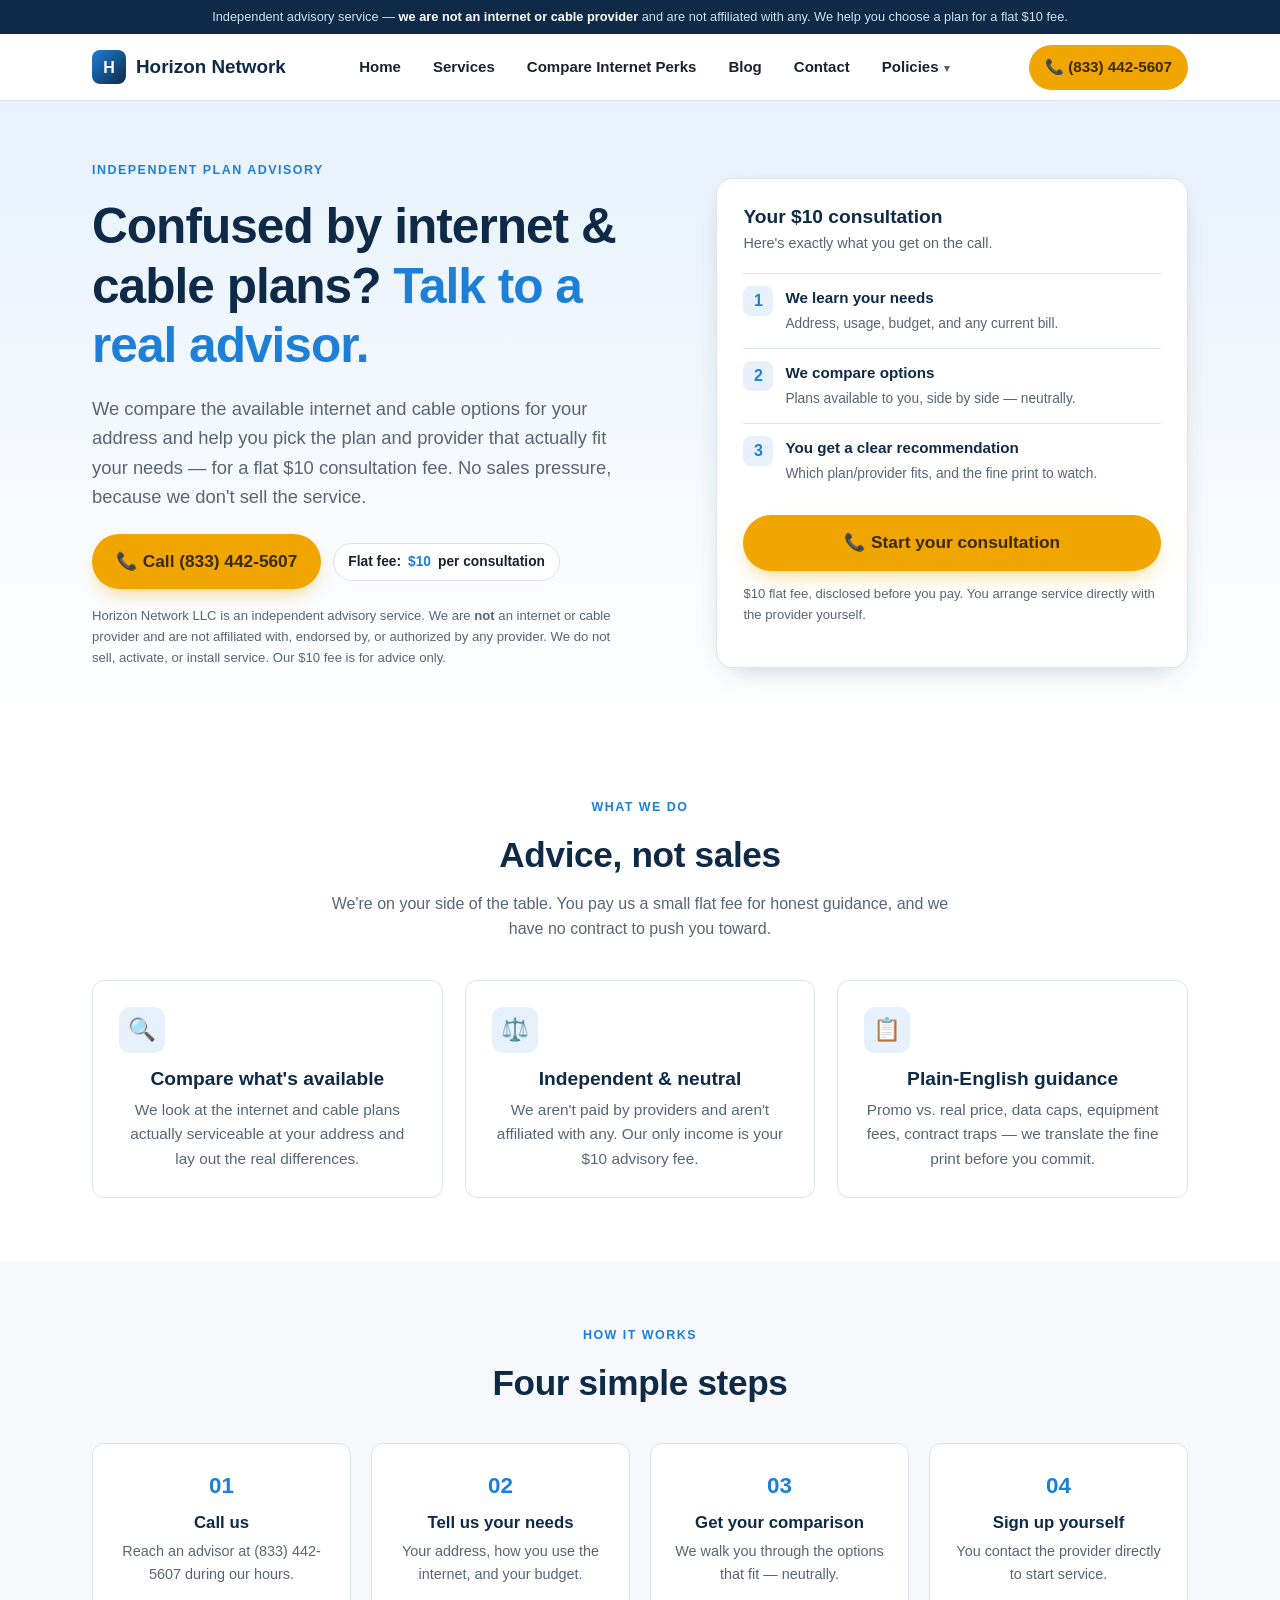
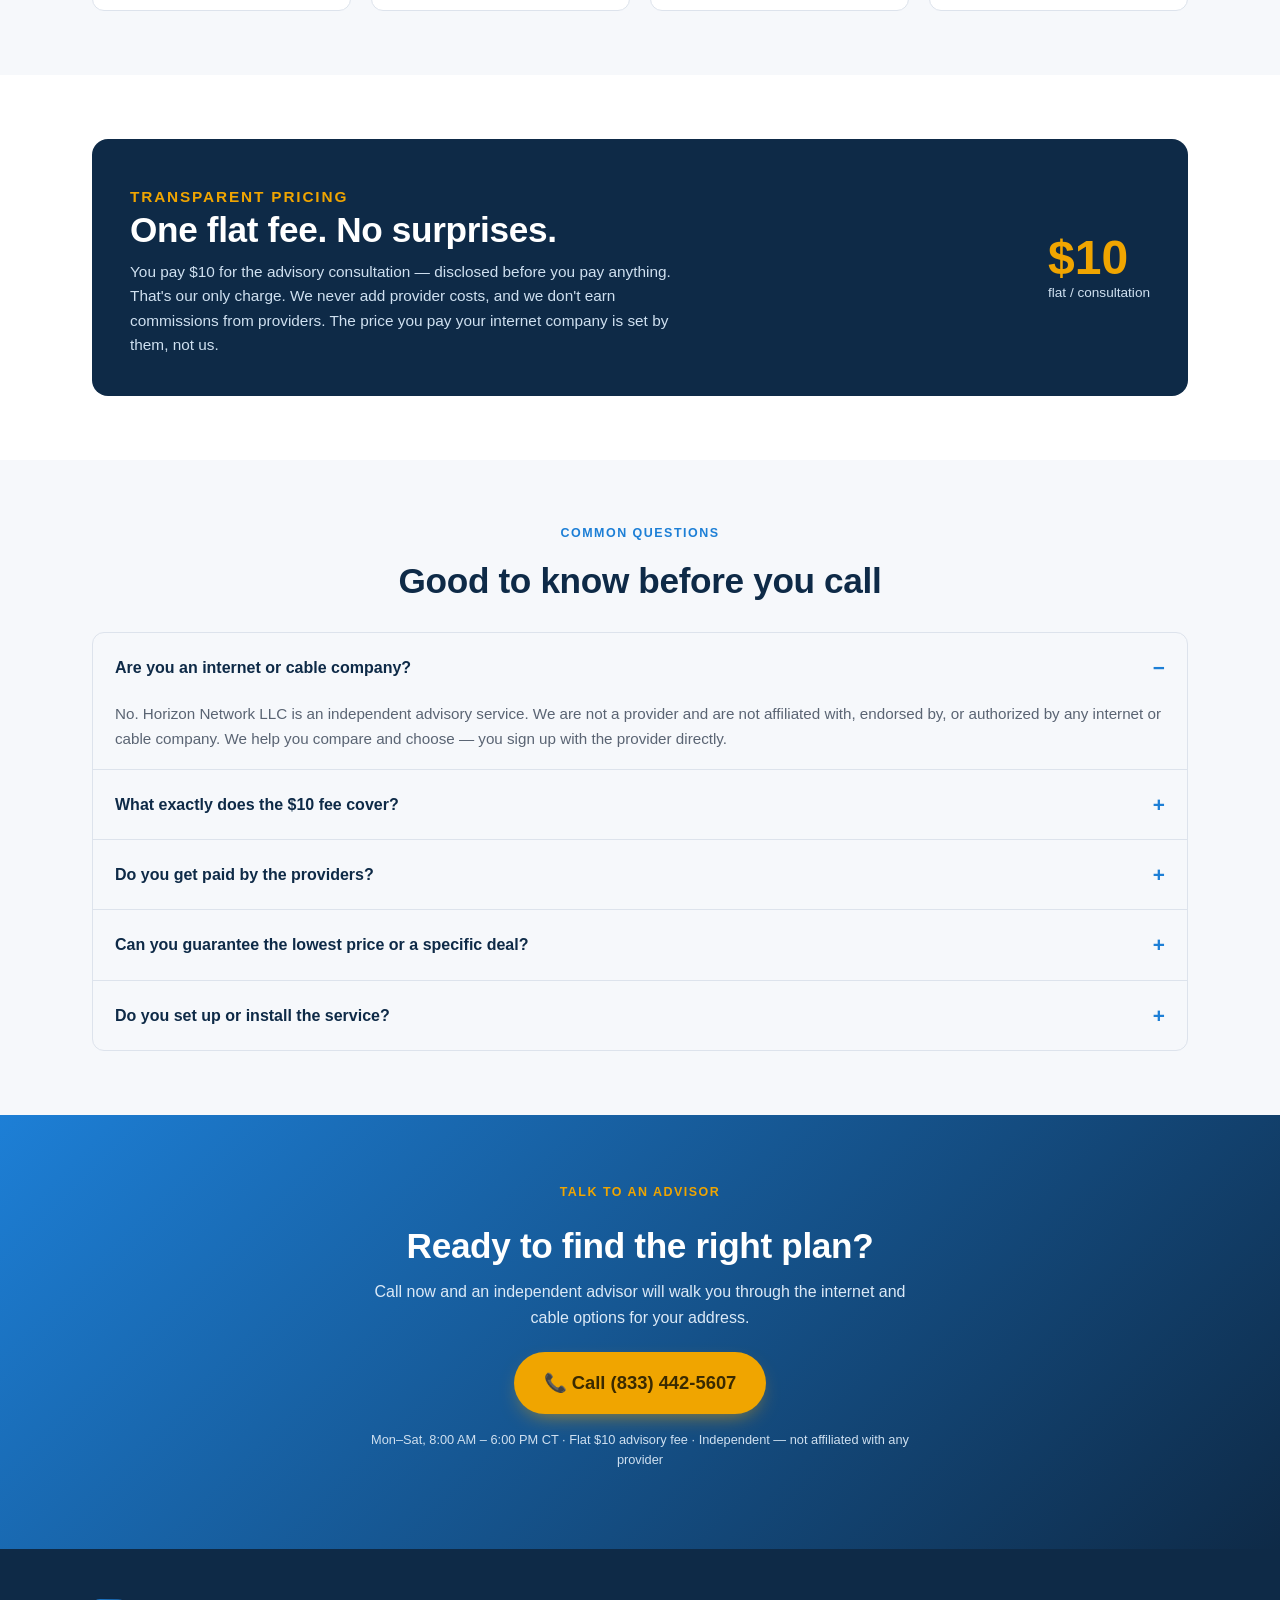
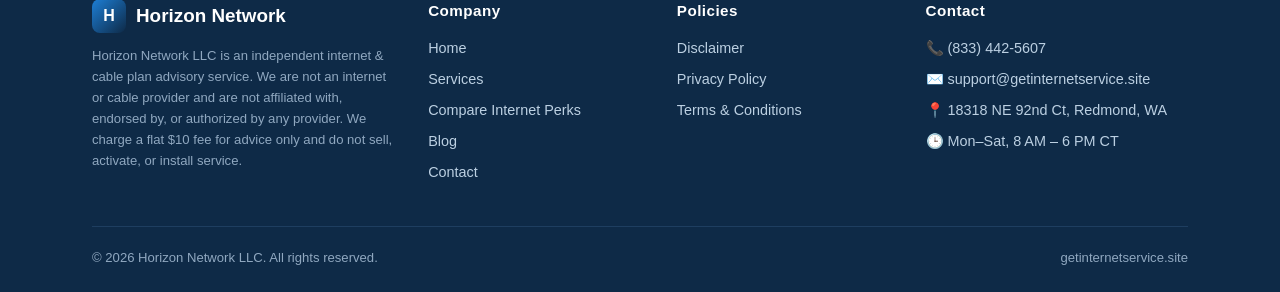
==== index.html @ 038a3675 "Add files via upload" ====
<!DOCTYPE html>
<html lang="en">
<head>
<meta charset="UTF-8">
<meta name="viewport" content="width=device-width, initial-scale=1.0">
<title>Independent Internet & Cable Plan Advisor | Horizon Network LLC</title>
<meta name="description" content="Horizon Network LLC is an independent advisory service. For a flat $10 fee we help you compare internet and cable plans and choose the right provider for your address. We are not a provider and not affiliated with any.">
<link rel="canonical" href="https://getinternetservice.site/">
<meta property="og:type" content="website">
<meta property="og:title" content="Independent Internet & Cable Plan Advisor | Horizon Network LLC">
<meta property="og:description" content="Flat $10 advisory fee to help you compare internet/cable plans and pick the best provider for your address. Independent — not affiliated with any provider.">
<meta property="og:url" content="https://getinternetservice.site/">
<meta name="robots" content="index,follow">
<link rel="stylesheet" href="style.css">
<script type="application/ld+json">
{
  "@context":"https://schema.org",
  "@type":"ProfessionalService",
  "name":"Horizon Network LLC",
  "description":"Independent advisory service that helps consumers compare internet and cable plans and choose a provider for a flat consultation fee. Not affiliated with any internet or cable provider.",
  "url":"https://getinternetservice.site/",
  "telephone":"+1-833-442-5607",
  "email":"support@getinternetservice.site",
  "priceRange":"$10",
  "address":{"@type":"PostalAddress","streetAddress":"18318 NE 92nd Ct","addressLocality":"Redmond","addressRegion":"WA","addressCountry":"US"},
  "openingHoursSpecification":{"@type":"OpeningHoursSpecification","dayOfWeek":["Monday","Tuesday","Wednesday","Thursday","Friday","Saturday"],"opens":"08:00","closes":"18:00"},
  "areaServed":"US"
}
</script>
</head>
<body>

<div class="topbar">Independent advisory service — <b>we are not an internet or cable provider</b> and are not affiliated with any. We help you choose a plan for a flat $10 fee.</div>

<header>
  <div class="wrap">
    <nav>
      <a href="index.html" class="brand"><span class="mark">H</span>Horizon Network</a>
      <ul class="menu" id="menu">
        <li><a href="index.html">Home</a></li>
        <li><a href="services.html">Services</a></li>
        <li><a href="compare.html">Compare Internet Perks</a></li>
        <li><a href="blog.html">Blog</a></li>
        <li><a href="contact.html">Contact</a></li>
        <li class="has-sub"><a href="#" aria-haspopup="true">Policies</a>
          <ul class="submenu">
            <li><a href="disclaimer.html">Disclaimer</a></li>
            <li><a href="privacy.html">Privacy Policy</a></li>
            <li><a href="terms.html">Terms &amp; Conditions</a></li>
          </ul>
        </li>
      </ul>
      <a href="tel:+18334425607" class="nav-call">📞 (833) 442-5607</a>
      <button class="burger" id="burger" aria-label="Menu">☰</button>
    </nav>
  </div>
</header>

<!-- HERO -->
<section class="hero">
  <div class="wrap hero-grid">
    <div>
      <p class="eyebrow">Independent plan advisory</p>
      <h1>Confused by internet &amp; cable plans? <span>Talk to a real advisor.</span></h1>
      <p class="lead">We compare the available internet and cable options for your address and help you pick the plan and provider that actually fit your needs — for a flat $10 consultation fee. No sales pressure, because we don't sell the service.</p>
      <div class="cta-row">
        <a href="tel:+18334425607" class="btn btn-call">📞 Call (833) 442-5607</a>
        <span class="fee-pill">Flat fee: <b>$10</b> per consultation</span>
      </div>
      <p class="disc-inline">Horizon Network LLC is an independent advisory service. We are <strong>not</strong> an internet or cable provider and are not affiliated with, endorsed by, or authorized by any provider. We do not sell, activate, or install service. Our $10 fee is for advice only.</p>
    </div>
    <aside class="hero-card">
      <h3>Your $10 consultation</h3>
      <p class="sub">Here's exactly what you get on the call.</p>
      <div class="hc-row"><span class="ic">1</span><div><b>We learn your needs</b><span>Address, usage, budget, and any current bill.</span></div></div>
      <div class="hc-row"><span class="ic">2</span><div><b>We compare options</b><span>Plans available to you, side by side — neutrally.</span></div></div>
      <div class="hc-row"><span class="ic">3</span><div><b>You get a clear recommendation</b><span>Which plan/provider fits, and the fine print to watch.</span></div></div>
      <a href="tel:+18334425607" class="btn btn-call">📞 Start your consultation</a>
      <p class="disc-inline" style="margin-top:12px">$10 flat fee, disclosed before you pay. You arrange service directly with the provider yourself.</p>
    </aside>
  </div>
</section>

<!-- WHAT WE DO -->
<section class="block">
  <div class="wrap center">
    <p class="eyebrow">What we do</p>
    <h2>Advice, not sales</h2>
    <p class="lead">We're on your side of the table. You pay us a small flat fee for honest guidance, and we have no contract to push you toward.</p>
    <div class="grid-3">
      <div class="card"><div class="ic">🔍</div><h3>Compare what's available</h3><p>We look at the internet and cable plans actually serviceable at your address and lay out the real differences.</p></div>
      <div class="card"><div class="ic">⚖️</div><h3>Independent &amp; neutral</h3><p>We aren't paid by providers and aren't affiliated with any. Our only income is your $10 advisory fee.</p></div>
      <div class="card"><div class="ic">📋</div><h3>Plain-English guidance</h3><p>Promo vs. real price, data caps, equipment fees, contract traps — we translate the fine print before you commit.</p></div>
    </div>
  </div>
</section>

<!-- HOW IT WORKS -->
<section class="block bg-soft">
  <div class="wrap center">
    <p class="eyebrow">How it works</p>
    <h2>Four simple steps</h2>
    <div class="steps">
      <div class="stepc"><h3>Call us</h3><p>Reach an advisor at (833) 442-5607 during our hours.</p></div>
      <div class="stepc"><h3>Tell us your needs</h3><p>Your address, how you use the internet, and your budget.</p></div>
      <div class="stepc"><h3>Get your comparison</h3><p>We walk you through the options that fit — neutrally.</p></div>
      <div class="stepc"><h3>Sign up yourself</h3><p>You contact the provider directly to start service.</p></div>
    </div>
  </div>
</section>

<!-- FEE -->
<section class="block">
  <div class="wrap">
    <div class="fee-box">
      <div>
        <p class="eyebrow" style="color:var(--amber)">Transparent pricing</p>
        <h2>One flat fee. No surprises.</h2>
        <p>You pay $10 for the advisory consultation — disclosed before you pay anything. That's our only charge. We never add provider costs, and we don't earn commissions from providers. The price you pay your internet company is set by them, not us.</p>
      </div>
      <div class="price">$10<small>flat / consultation</small></div>
    </div>
  </div>
</section>

<!-- FAQ -->
<section class="block bg-soft">
  <div class="wrap">
    <div class="center"><p class="eyebrow">Common questions</p><h2>Good to know before you call</h2></div>
    <div class="faq">
      <details open><summary>Are you an internet or cable company?</summary><div class="ans">No. Horizon Network LLC is an independent advisory service. We are not a provider and are not affiliated with, endorsed by, or authorized by any internet or cable company. We help you compare and choose — you sign up with the provider directly.</div></details>
      <details><summary>What exactly does the $10 fee cover?</summary><div class="ans">It covers a consultation in which we review the plans available at your address, compare them neutrally, and give you a clear recommendation plus the fine print to watch for. The fee is disclosed before you pay and is our only charge.</div></details>
      <details><summary>Do you get paid by the providers?</summary><div class="ans">No. We do not receive commissions or referral payments from any provider. Our only income is the flat advisory fee you pay us. That's what keeps our advice neutral.</div></details>
      <details><summary>Can you guarantee the lowest price or a specific deal?</summary><div class="ans">No. Plans, prices, and promotions are set by the providers and change frequently. We help you understand and compare your options, but we can't guarantee savings, availability, or any specific outcome.</div></details>
      <details><summary>Do you set up or install the service?</summary><div class="ans">No. We provide advice only. After your consultation, you contact and contract with the provider yourself to start, change, or install service.</div></details>
    </div>
  </div>
</section>

<!-- CALL BAND -->
<section class="callband">
  <p class="eyebrow" style="color:var(--amber)">Talk to an advisor</p>
  <h2>Ready to find the right plan?</h2>
  <p>Call now and an independent advisor will walk you through the internet and cable options for your address.</p>
  <a href="tel:+18334425607" class="btn btn-call">📞 Call (833) 442-5607</a>
  <p class="micro">Mon–Sat, 8:00 AM – 6:00 PM CT · Flat $10 advisory fee · Independent — not affiliated with any provider</p>
</section>

<!-- FOOTER -->
<footer>
  <div class="wrap">
    <div class="foot-grid">
      <div class="foot-brand">
        <a href="index.html" class="brand"><span class="mark">H</span>Horizon Network</a>
        <p class="foot-disc">Horizon Network LLC is an independent internet &amp; cable plan advisory service. We are not an internet or cable provider and are not affiliated with, endorsed by, or authorized by any provider. We charge a flat $10 fee for advice only and do not sell, activate, or install service.</p>
      </div>
      <div><h4>Company</h4><ul><li><a href="index.html">Home</a></li><li><a href="services.html">Services</a></li><li><a href="compare.html">Compare Internet Perks</a></li><li><a href="blog.html">Blog</a></li><li><a href="contact.html">Contact</a></li></ul></div>
      <div><h4>Policies</h4><ul><li><a href="disclaimer.html">Disclaimer</a></li><li><a href="privacy.html">Privacy Policy</a></li><li><a href="terms.html">Terms &amp; Conditions</a></li></ul></div>
      <div><h4>Contact</h4><ul>
        <li>📞 <a href="tel:+18334425607">(833) 442-5607</a></li>
        <li>✉️ <a href="mailto:support@getinternetservice.site">support@getinternetservice.site</a></li>
        <li>📍 18318 NE 92nd Ct, Redmond, WA</li>
        <li>🕒 Mon–Sat, 8 AM – 6 PM CT</li>
      </ul></div>
    </div>
    <div class="foot-bottom">
      <span>© 2026 Horizon Network LLC. All rights reserved.</span>
      <span>getinternetservice.site</span>
    </div>
  </div>
</footer>

<!-- STICKY MOBILE CALL BAR -->
<div class="callbar">
  <div class="cb-info"><b>Independent plan advisor</b><span>Flat $10 · Mon–Sat 8 AM–6 PM CT</span></div>
  <a href="tel:+18334425607">📞 Call now</a>
</div>

<script>
document.getElementById('burger').addEventListener('click',()=>document.getElementById('menu').classList.toggle('open'));
</script>
</body>
</html>
---- style.css ----
/* Horizon Network LLC — getinternetservice.site */
:root{
  --navy:#0e2a47;
  --navy-2:#163a5f;
  --sky:#1d7fd6;
  --sky-soft:#e7f1fb;
  --amber:#f0a500;
  --ink:#1a2230;
  --slate:#5a6473;
  --line:#dde3ec;
  --bg:#ffffff;
  --bg-soft:#f6f8fb;
  --ok:#1f7a4d;
  --err:#b23a2a;
  --radius:12px;
  --maxw:1140px;
  --shadow:0 10px 30px -16px rgba(14,42,71,.35);
  --font:-apple-system,BlinkMacSystemFont,"Segoe UI",Roboto,Helvetica,Arial,sans-serif;
  --serif:Georgia,"Times New Roman",serif;
}
*{margin:0;padding:0;box-sizing:border-box}
html{scroll-behavior:smooth}
body{font-family:var(--font);color:var(--ink);background:var(--bg);line-height:1.6;-webkit-font-smoothing:antialiased}
.wrap{max-width:var(--maxw);margin:0 auto;padding:0 22px}
a{color:var(--sky);text-decoration:none}
a:hover{text-decoration:underline}
img{max-width:100%;display:block}
h1,h2,h3{line-height:1.2;color:var(--navy)}
h1{font-size:clamp(2rem,5vw,3.1rem);letter-spacing:-.02em}
h2{font-size:clamp(1.5rem,3.5vw,2.2rem);letter-spacing:-.01em}
h3{font-size:1.2rem}
p{margin:0 0 1rem}
.eyebrow{font-size:.78rem;font-weight:700;letter-spacing:.12em;text-transform:uppercase;color:var(--sky)}

/* top compliance bar */
.topbar{background:var(--navy);color:#cfe0f0;font-size:.8rem;text-align:center;padding:7px 12px}
.topbar b{color:#fff}

/* header */
header{position:sticky;top:0;z-index:100;background:rgba(255,255,255,.96);backdrop-filter:blur(8px);border-bottom:1px solid var(--line)}
nav{display:flex;align-items:center;justify-content:space-between;height:66px}
.brand{display:flex;align-items:center;gap:10px;font-weight:800;font-size:1.18rem;color:var(--navy)}
.brand:hover{text-decoration:none}
.brand .mark{width:34px;height:34px;border-radius:8px;background:linear-gradient(135deg,var(--sky),var(--navy));display:grid;place-items:center;color:#fff;font-weight:800;font-size:1rem}
.menu{display:flex;align-items:center;gap:6px;list-style:none}
.menu>li{position:relative}
.menu>li>a{display:block;padding:10px 13px;color:var(--ink);font-weight:600;font-size:.94rem;border-radius:8px}
.menu>li>a:hover{background:var(--bg-soft);text-decoration:none}
.menu .has-sub>a::after{content:"▾";margin-left:5px;font-size:.7rem;color:var(--slate)}
.submenu{position:absolute;top:100%;left:0;min-width:210px;background:#fff;border:1px solid var(--line);border-radius:10px;box-shadow:var(--shadow);padding:6px;list-style:none;opacity:0;visibility:hidden;transform:translateY(6px);transition:.18s}
.has-sub:hover .submenu,.has-sub:focus-within .submenu{opacity:1;visibility:visible;transform:translateY(0)}
.submenu a{display:block;padding:9px 12px;border-radius:7px;color:var(--ink);font-size:.92rem}
.submenu a:hover{background:var(--sky-soft);text-decoration:none}
.nav-call{display:inline-flex;align-items:center;gap:8px;background:var(--amber);color:#3a2a00;font-weight:800;padding:10px 16px;border-radius:50px;font-size:.95rem;margin-left:6px}
.nav-call:hover{background:#ffb71a;text-decoration:none}
.burger{display:none;background:none;border:none;font-size:1.5rem;cursor:pointer;color:var(--navy)}

/* hero */
.hero{background:linear-gradient(180deg,var(--sky-soft),#fff);padding:60px 0 50px}
.hero-grid{display:grid;grid-template-columns:1.1fr .9fr;gap:48px;align-items:center}
.hero h1 span{color:var(--sky)}
.hero .lead{font-size:1.15rem;color:var(--slate);max-width:520px;margin:18px 0 22px}
.cta-row{display:flex;gap:12px;flex-wrap:wrap;align-items:center}
.btn{display:inline-flex;align-items:center;gap:9px;font-weight:700;border-radius:50px;padding:14px 24px;font-size:1rem;border:none;cursor:pointer;transition:transform .15s,box-shadow .15s}
.btn:hover{text-decoration:none;transform:translateY(-2px)}
.btn-call{background:var(--amber);color:#3a2a00;box-shadow:0 8px 22px -10px rgba(240,165,0,.8);font-size:1.08rem}
.btn-call:hover{background:#ffb71a}
.btn-ghost{background:#fff;color:var(--navy);border:1.5px solid var(--line)}
.fee-pill{display:inline-flex;align-items:center;gap:7px;background:#fff;border:1.5px solid var(--line);border-radius:50px;padding:7px 14px;font-size:.86rem;font-weight:600;color:var(--ink)}
.fee-pill b{color:var(--sky)}
.disc-inline{font-size:.82rem;color:var(--slate);margin-top:16px;max-width:520px}

/* hero card */
.hero-card{background:#fff;border:1px solid var(--line);border-radius:16px;box-shadow:var(--shadow);padding:26px}
.hero-card h3{color:var(--navy);margin-bottom:4px}
.hero-card .sub{color:var(--slate);font-size:.9rem;margin-bottom:18px}
.hc-row{display:flex;gap:12px;align-items:flex-start;padding:12px 0;border-top:1px solid var(--line)}
.hc-row .ic{width:30px;height:30px;border-radius:8px;background:var(--sky-soft);color:var(--sky);display:grid;place-items:center;font-weight:800;flex-shrink:0}
.hc-row div b{display:block;font-size:.95rem;color:var(--navy)}
.hc-row div span{font-size:.86rem;color:var(--slate)}
.hero-card .btn-call{width:100%;justify-content:center;margin-top:18px}

/* sections */
section.block{padding:64px 0}
.bg-soft{background:var(--bg-soft)}
.center{text-align:center}
.center .lead{margin:14px auto 0;max-width:640px;color:var(--slate)}
.grid-3{display:grid;grid-template-columns:repeat(3,1fr);gap:22px;margin-top:38px}
.grid-2{display:grid;grid-template-columns:1fr 1fr;gap:24px;margin-top:32px}
.card{background:#fff;border:1px solid var(--line);border-radius:var(--radius);padding:26px;transition:transform .2s,box-shadow .2s}
.card:hover{transform:translateY(-4px);box-shadow:var(--shadow)}
.card .ic{width:46px;height:46px;border-radius:11px;background:var(--sky-soft);color:var(--sky);display:grid;place-items:center;font-size:1.4rem;margin-bottom:14px}
.card h3{margin-bottom:8px}
.card p{color:var(--slate);font-size:.96rem;margin:0}

/* steps */
.steps{display:grid;grid-template-columns:repeat(4,1fr);gap:20px;margin-top:38px;counter-reset:s}
.stepc{background:#fff;border:1px solid var(--line);border-radius:var(--radius);padding:24px;position:relative}
.stepc::before{counter-increment:s;content:"0" counter(s);font-weight:800;color:var(--sky);font-size:1.4rem;display:block;margin-bottom:10px}
.stepc h3{font-size:1.05rem;margin-bottom:6px}
.stepc p{color:var(--slate);font-size:.9rem;margin:0}

/* fee callout */
.fee-box{background:var(--navy);color:#fff;border-radius:16px;padding:38px;display:flex;justify-content:space-between;align-items:center;gap:28px;flex-wrap:wrap}
.fee-box h2{color:#fff}
.fee-box p{color:#cfe0f0;margin:8px 0 0;max-width:560px;font-size:.96rem}
.fee-box .price{font-size:3rem;font-weight:800;color:var(--amber);line-height:1;white-space:nowrap}
.fee-box .price small{display:block;font-size:.85rem;color:#cfe0f0;font-weight:500;margin-top:4px}

/* compare table */
.table-scroll{overflow-x:auto;margin-top:30px;border:1px solid var(--line);border-radius:var(--radius)}
table.compare{width:100%;border-collapse:collapse;min-width:640px;font-size:.93rem}
table.compare th,table.compare td{padding:13px 16px;text-align:left;border-bottom:1px solid var(--line)}
table.compare thead th{background:var(--navy);color:#fff;font-weight:700}
table.compare tbody tr:nth-child(even){background:var(--bg-soft)}
table.compare td:first-child{font-weight:600;color:var(--navy)}

/* faq */
.faq{margin-top:30px;border:1px solid var(--line);border-radius:var(--radius);overflow:hidden}
.faq details{border-bottom:1px solid var(--line)}
.faq details:last-child{border-bottom:none}
.faq summary{cursor:pointer;padding:18px 22px;font-weight:700;color:var(--navy);list-style:none;display:flex;justify-content:space-between;align-items:center}
.faq summary::-webkit-details-marker{display:none}
.faq summary::after{content:"+";font-size:1.3rem;color:var(--sky)}
.faq details[open] summary::after{content:"−"}
.faq .ans{padding:0 22px 18px;color:var(--slate);font-size:.95rem}

/* call band */
.callband{background:linear-gradient(135deg,var(--sky),var(--navy));color:#fff;text-align:center;padding:56px 22px}
.callband h2{color:#fff}
.callband p{color:#dbe9f7;max-width:560px;margin:12px auto 22px}
.callband .btn-call{font-size:1.15rem;padding:16px 30px}
.callband .micro{font-size:.8rem;color:#cfe0f0;margin-top:16px}

/* content pages */
.page-head{background:var(--sky-soft);padding:46px 0;border-bottom:1px solid var(--line)}
.page-head .eyebrow{margin-bottom:8px}
.page-head p{color:var(--slate);max-width:640px;margin:10px 0 0}
.prose{max-width:760px;margin:0 auto;padding:48px 22px}
.prose h2{margin:32px 0 12px}
.prose h3{margin:24px 0 8px;color:var(--navy-2)}
.prose p,.prose li{color:#33404f}
.prose ul,.prose ol{margin:0 0 1rem 1.2rem}
.prose li{margin-bottom:.4rem}
.prose .updated{color:var(--slate);font-size:.85rem;font-style:italic}
.callout{background:var(--sky-soft);border-left:4px solid var(--sky);border-radius:8px;padding:16px 18px;margin:20px 0;font-size:.95rem}
.callout.warn{background:#fff6e6;border-left-color:var(--amber)}

/* blog */
.post-grid{display:grid;grid-template-columns:repeat(3,1fr);gap:24px;margin-top:38px}
.post-card{background:#fff;border:1px solid var(--line);border-radius:var(--radius);overflow:hidden;transition:transform .2s,box-shadow .2s;display:flex;flex-direction:column}
.post-card:hover{transform:translateY(-4px);box-shadow:var(--shadow)}
.post-card .thumb{height:140px;background:linear-gradient(135deg,var(--sky-soft),var(--sky));display:grid;place-items:center;color:#fff;font-size:2rem;font-weight:800}
.post-card .pc-body{padding:20px;flex:1;display:flex;flex-direction:column}
.post-card .tag{font-size:.72rem;font-weight:700;letter-spacing:.08em;text-transform:uppercase;color:var(--sky)}
.post-card h3{margin:8px 0;font-size:1.08rem}
.post-card p{color:var(--slate);font-size:.9rem;flex:1}
.post-card .read{font-weight:700;font-size:.9rem;margin-top:8px}

/* contact */
.contact-grid{display:grid;grid-template-columns:.9fr 1.1fr;gap:44px;align-items:start;margin-top:8px}
.info-card{background:#fff;border:1px solid var(--line);border-radius:var(--radius);padding:26px;margin-bottom:18px}
.info-card .line{display:flex;gap:12px;align-items:flex-start;padding:10px 0;border-top:1px solid var(--line)}
.info-card .line:first-of-type{border-top:none}
.info-card .line .ic{width:34px;height:34px;border-radius:8px;background:var(--sky-soft);color:var(--sky);display:grid;place-items:center;flex-shrink:0}
.info-card .line b{display:block;color:var(--navy);font-size:.92rem}
.info-card .line span{color:var(--slate);font-size:.9rem}
form{background:#fff;border:1px solid var(--line);border-radius:var(--radius);padding:28px}
.field{margin-bottom:16px}
.field label{display:block;font-size:.84rem;font-weight:700;color:var(--navy);margin-bottom:6px}
.field input,.field select,.field textarea{width:100%;padding:12px 14px;border:1.5px solid var(--line);border-radius:9px;font-family:inherit;font-size:.96rem;color:var(--ink);background:#fff}
.field input:focus,.field select:focus,.field textarea:focus{outline:none;border-color:var(--sky)}
.field textarea{resize:vertical;min-height:110px}
.frow{display:grid;grid-template-columns:1fr 1fr;gap:14px}
form .btn{width:100%;justify-content:center;background:var(--sky);color:#fff;margin-top:4px}
form .btn:hover{background:var(--navy)}
.formnote{font-size:.78rem;color:var(--slate);text-align:center;margin-top:12px}
#formMsg{display:none;margin-top:14px;padding:12px;border-radius:9px;font-size:.9rem;text-align:center}
#formMsg.ok{display:block;background:#e3f3ea;color:var(--ok)}
#formMsg.err{display:block;background:#fbe6e2;color:var(--err)}

/* sticky mobile call bar */
.callbar{position:fixed;left:0;right:0;bottom:0;z-index:200;background:var(--navy);box-shadow:0 -6px 20px -8px rgba(0,0,0,.4);display:none;padding:10px 14px;gap:10px;align-items:center}
.callbar .cb-info{flex:1;color:#fff}
.callbar .cb-info b{display:block;font-size:.86rem}
.callbar .cb-info span{font-size:.74rem;color:#bcd3e8}
.callbar a{background:var(--amber);color:#3a2a00;font-weight:800;padding:11px 18px;border-radius:50px;font-size:.95rem}
.callbar a:hover{text-decoration:none}

/* footer */
footer{background:var(--navy);color:#bcd0e2;padding:50px 0 24px;font-size:.9rem}
.foot-grid{display:grid;grid-template-columns:1.4fr 1fr 1fr 1.2fr;gap:30px}
footer h4{color:#fff;font-size:.95rem;margin-bottom:14px;letter-spacing:.03em}
footer ul{list-style:none}
footer ul li{margin-bottom:8px}
footer a{color:#bcd0e2}
footer a:hover{color:#fff}
.foot-brand .brand{color:#fff;margin-bottom:12px}
.foot-disc{font-size:.82rem;color:#90a8c0;line-height:1.6}
.foot-bottom{border-top:1px solid #1e3e60;margin-top:34px;padding-top:20px;display:flex;justify-content:space-between;flex-wrap:wrap;gap:12px;font-size:.82rem;color:#90a8c0}

@media(max-width:920px){
  .hero-grid,.contact-grid{grid-template-columns:1fr;gap:32px}
  .grid-3,.post-grid,.steps{grid-template-columns:1fr 1fr}
  .foot-grid{grid-template-columns:1fr 1fr}
}
@media(max-width:720px){
  .menu{display:none;position:absolute;top:66px;left:0;right:0;flex-direction:column;background:#fff;border-bottom:1px solid var(--line);padding:10px;gap:2px}
  .menu.open{display:flex}
  .menu>li>a{padding:12px}
  .submenu{position:static;opacity:1;visibility:visible;transform:none;box-shadow:none;border:none;padding-left:14px}
  .nav-call{display:none}
  .burger{display:block}
  .grid-3,.grid-2,.post-grid,.steps,.frow{grid-template-columns:1fr}
  .foot-grid{grid-template-columns:1fr}
  .callbar{display:flex}
  body{padding-bottom:64px}
  .fee-box{flex-direction:column;text-align:center}
}
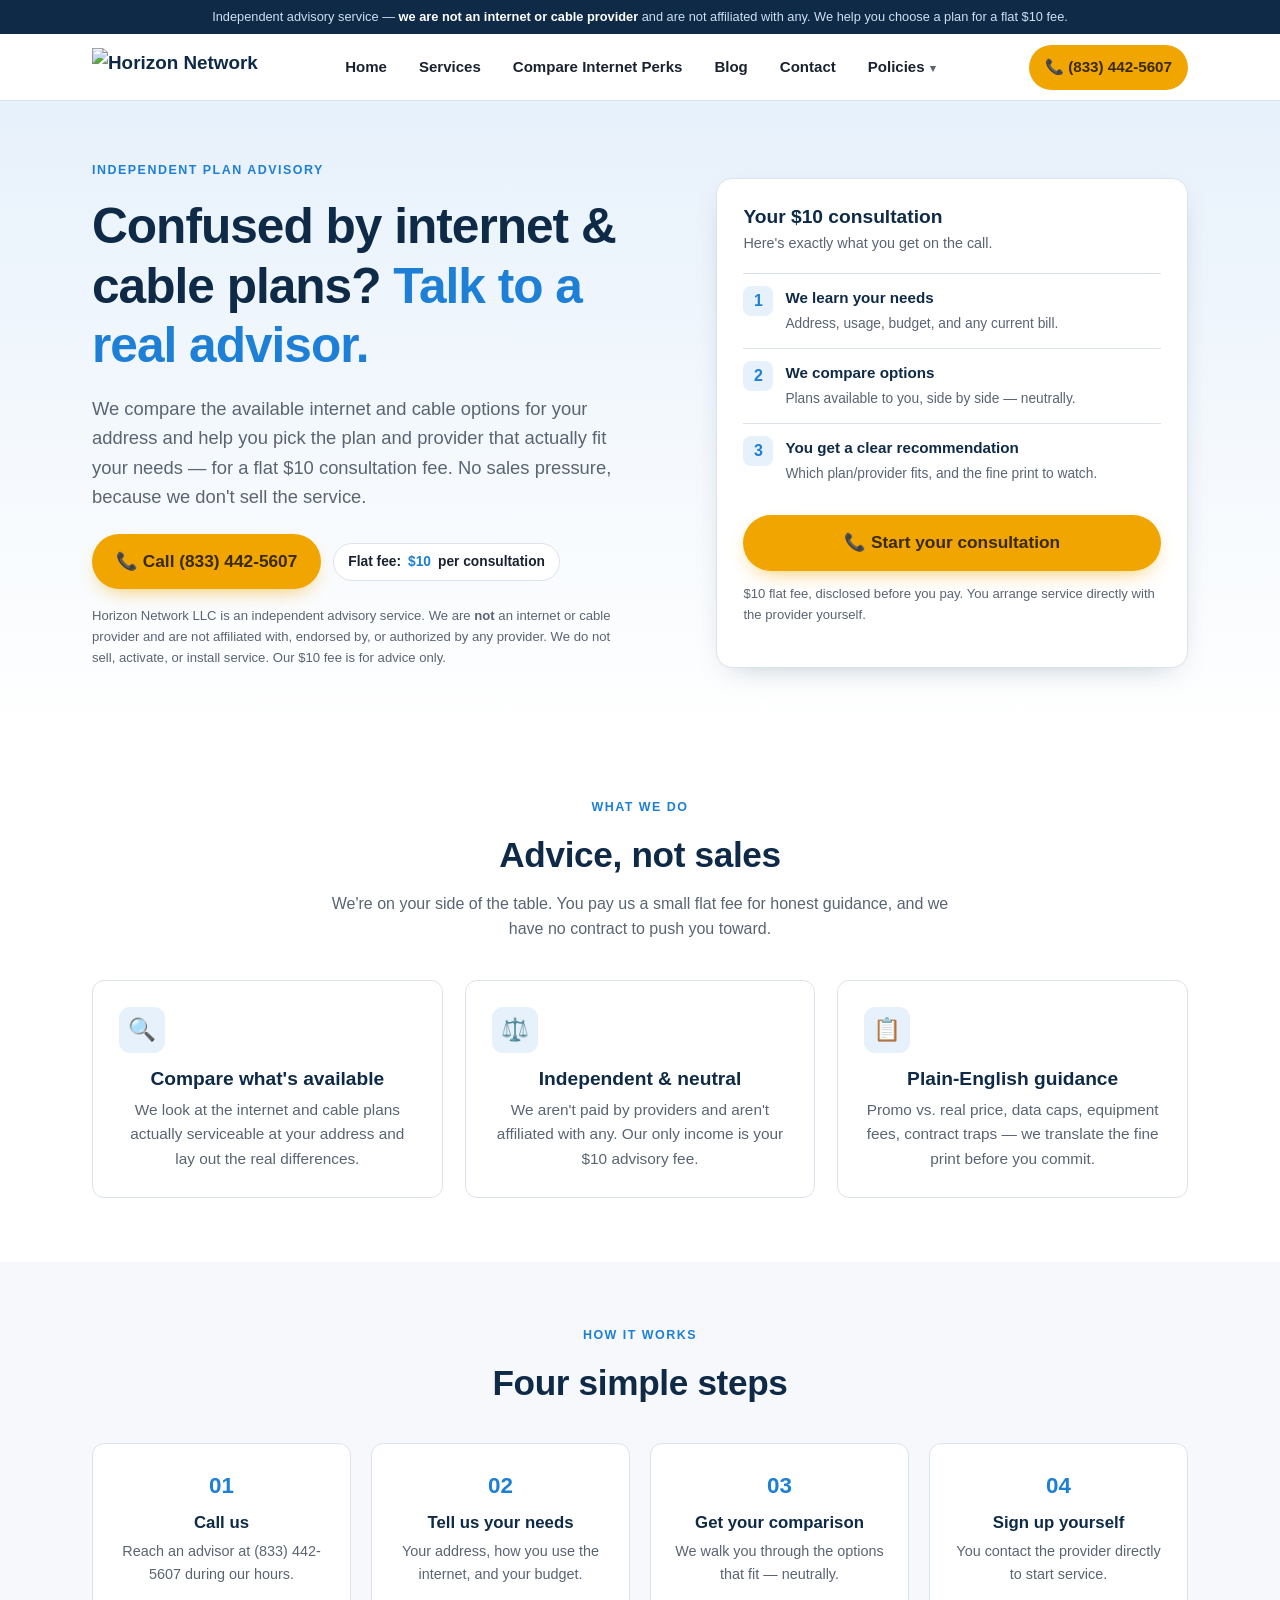
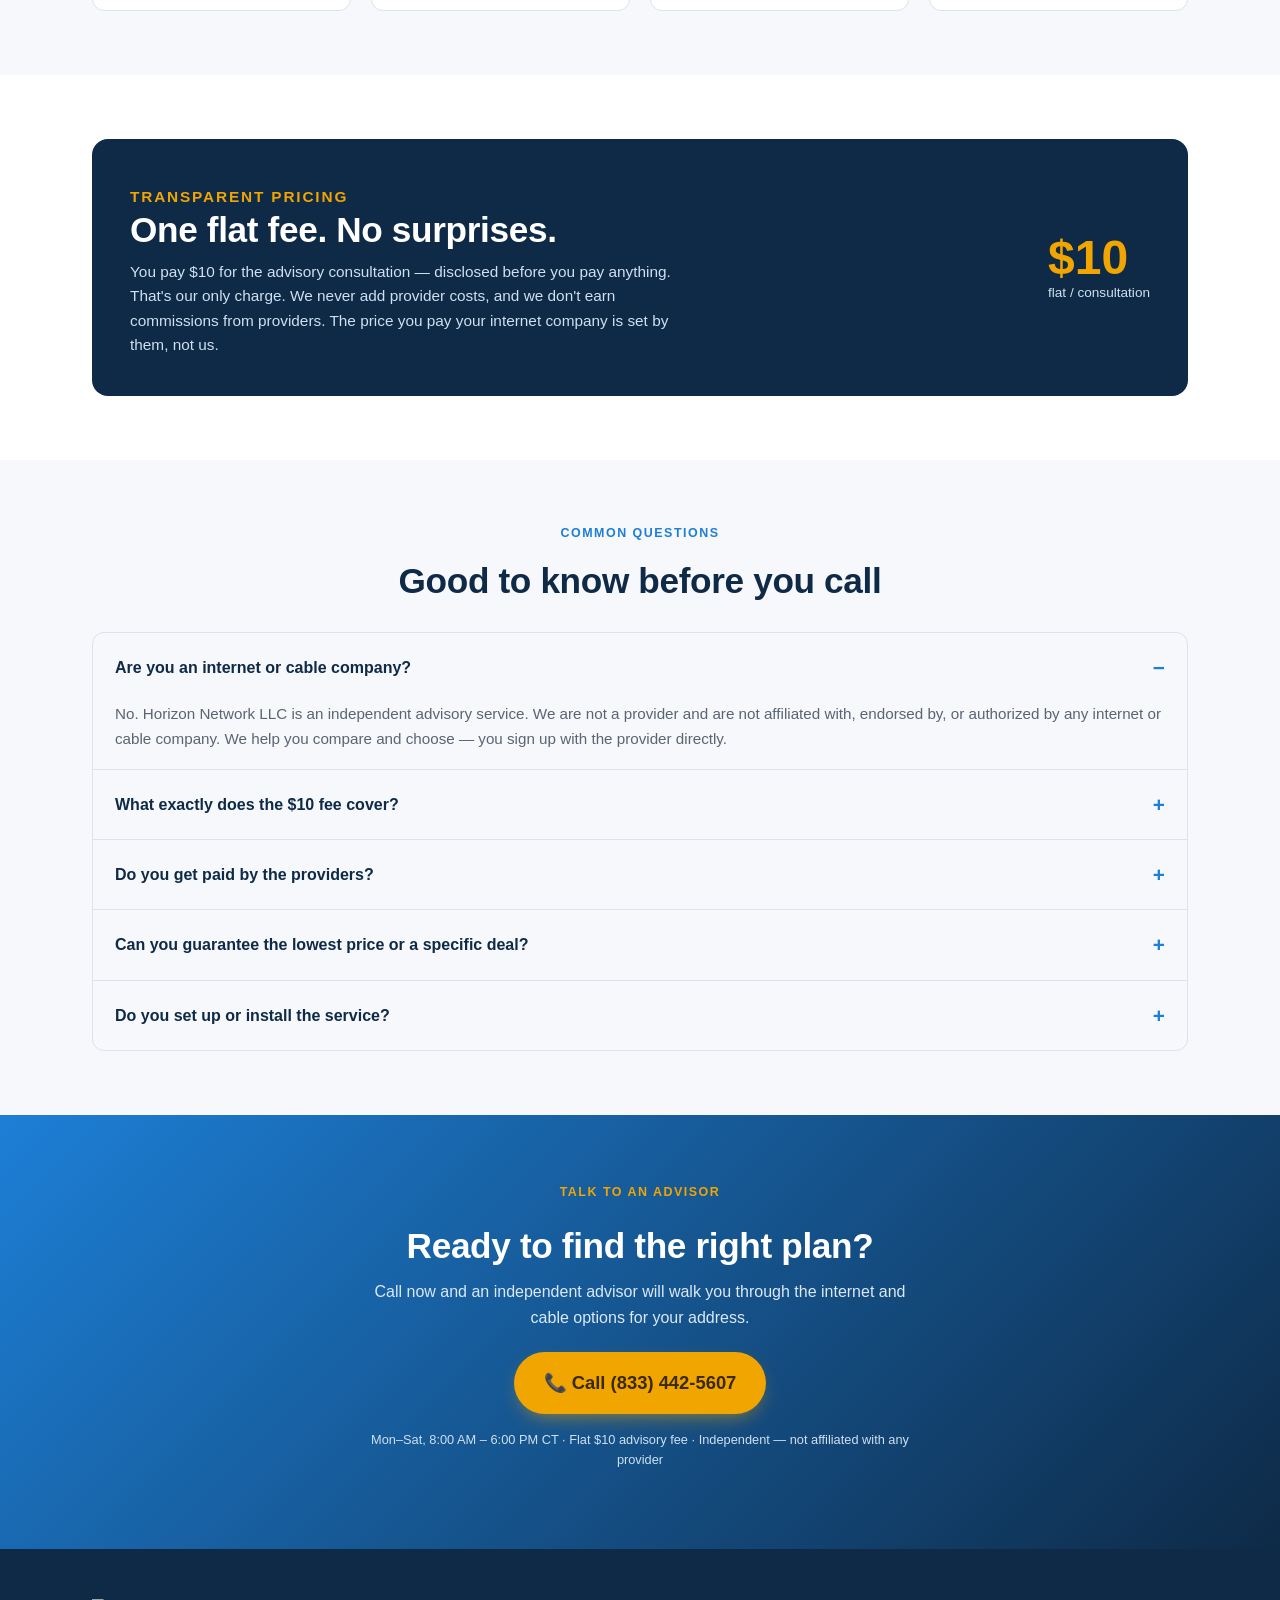
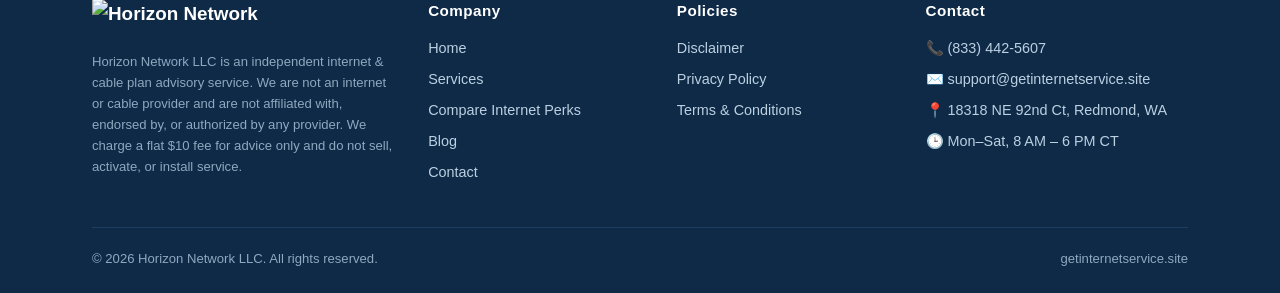
==== commit 5ee20e41: "Add files via upload logo updated" ====
--- a/index.html
+++ b/index.html
@@ -27,6 +27,11 @@
   "areaServed":"US"
 }
 </script>
+<link rel="icon" href="favicon.ico" sizes="any">
+<link rel="icon" type="image/svg+xml" href="assets/icon.svg">
+<link rel="apple-touch-icon" href="apple-touch-icon.png">
+<link rel="manifest" href="site.webmanifest">
+<meta name="theme-color" content="#0e2a47">
 </head>
 <body>
 
@@ -35,7 +40,7 @@
 <header>
   <div class="wrap">
     <nav>
-      <a href="index.html" class="brand"><span class="mark">H</span>Horizon Network</a>
+      <a href="index.html" class="brand"><img src="assets/logo.svg" alt="Horizon Network" class="logo-img"></a>
       <ul class="menu" id="menu">
         <li><a href="index.html">Home</a></li>
         <li><a href="services.html">Services</a></li>
@@ -151,7 +156,7 @@
   <div class="wrap">
     <div class="foot-grid">
       <div class="foot-brand">
-        <a href="index.html" class="brand"><span class="mark">H</span>Horizon Network</a>
+        <a href="index.html" class="brand"><img src="assets/logo.svg" alt="Horizon Network" class="logo-img"></a>
         <p class="foot-disc">Horizon Network LLC is an independent internet &amp; cable plan advisory service. We are not an internet or cable provider and are not affiliated with, endorsed by, or authorized by any provider. We charge a flat $10 fee for advice only and do not sell, activate, or install service.</p>
       </div>
       <div><h4>Company</h4><ul><li><a href="index.html">Home</a></li><li><a href="services.html">Services</a></li><li><a href="compare.html">Compare Internet Perks</a></li><li><a href="blog.html">Blog</a></li><li><a href="contact.html">Contact</a></li></ul></div>
--- a/style.css
+++ b/style.css
@@ -42,6 +42,8 @@
 .brand{display:flex;align-items:center;gap:10px;font-weight:800;font-size:1.18rem;color:var(--navy)}
 .brand:hover{text-decoration:none}
 .brand .mark{width:34px;height:34px;border-radius:8px;background:linear-gradient(135deg,var(--sky),var(--navy));display:grid;place-items:center;color:#fff;font-weight:800;font-size:1rem}
+.brand .logo-img{height:38px;width:auto;display:block}
+.foot-brand .logo-img{height:40px;width:auto}
 .menu{display:flex;align-items:center;gap:6px;list-style:none}
 .menu>li{position:relative}
 .menu>li>a{display:block;padding:10px 13px;color:var(--ink);font-weight:600;font-size:.94rem;border-radius:8px}
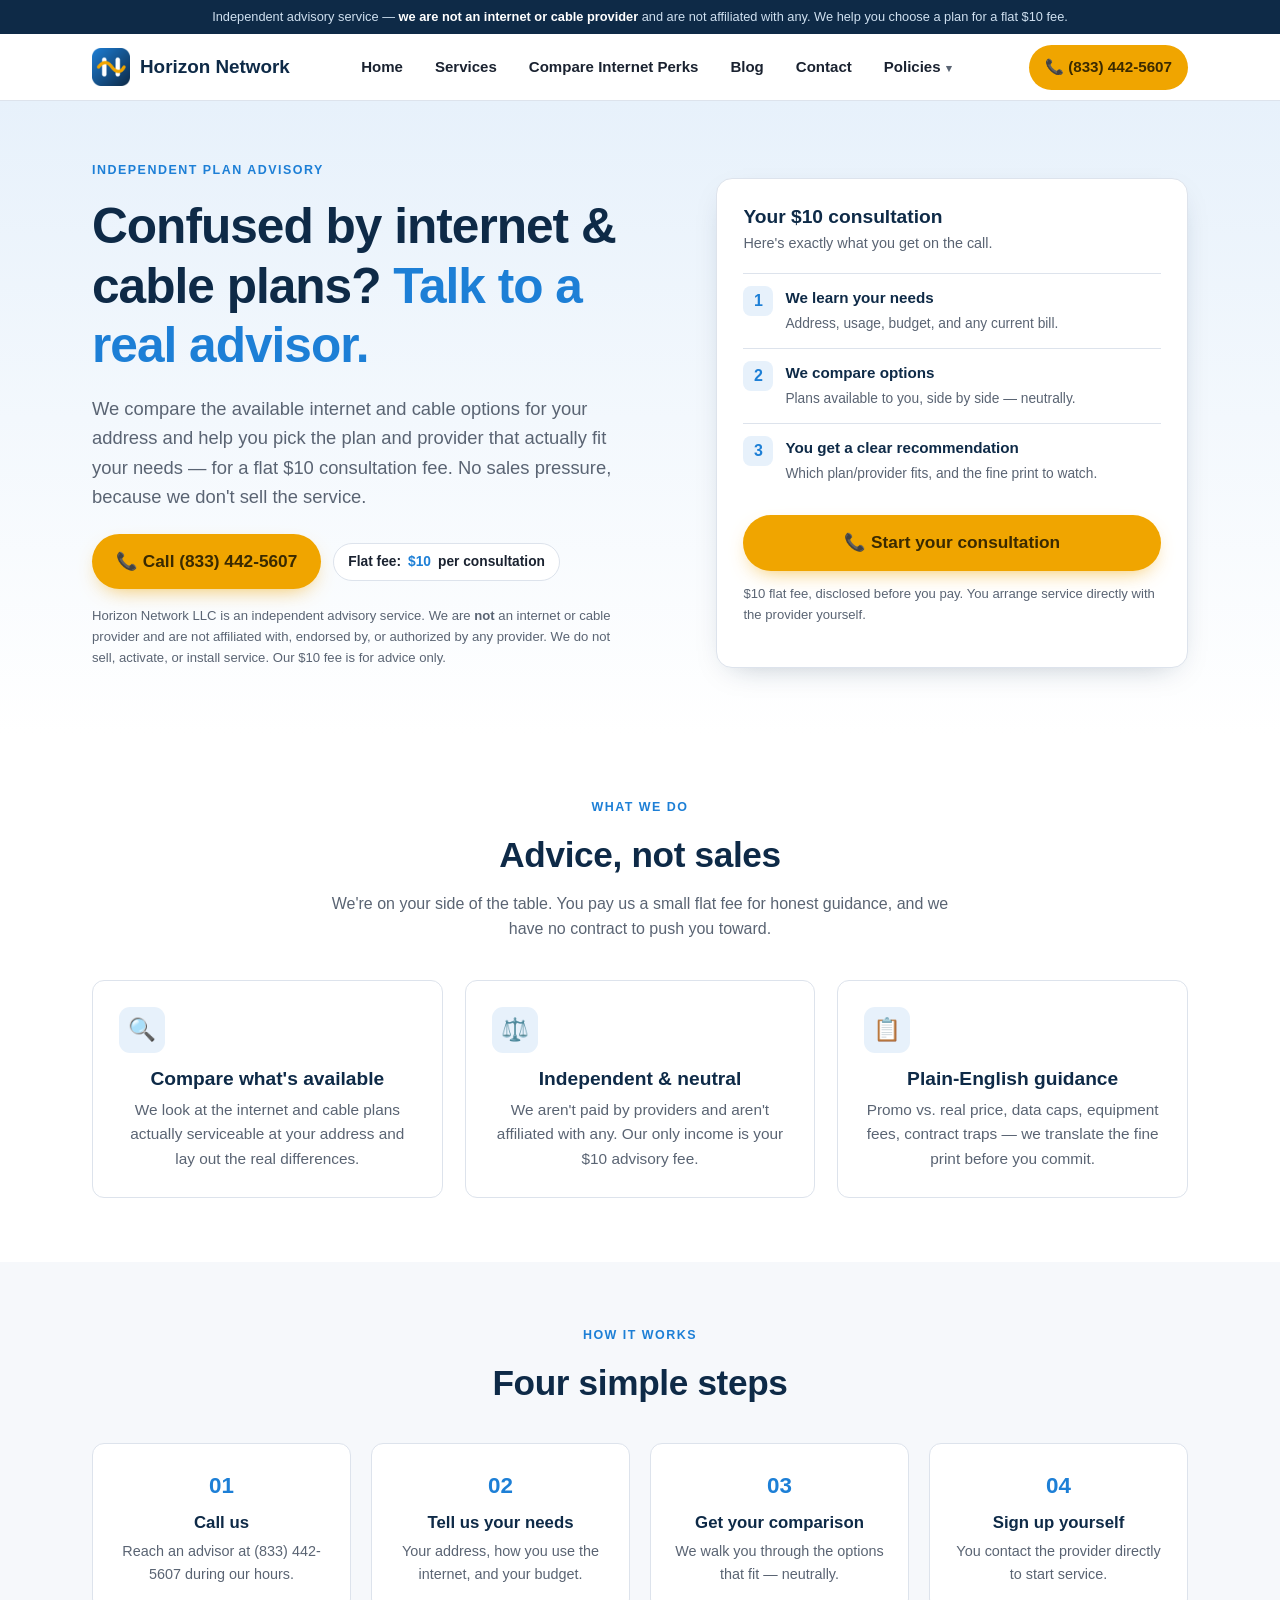
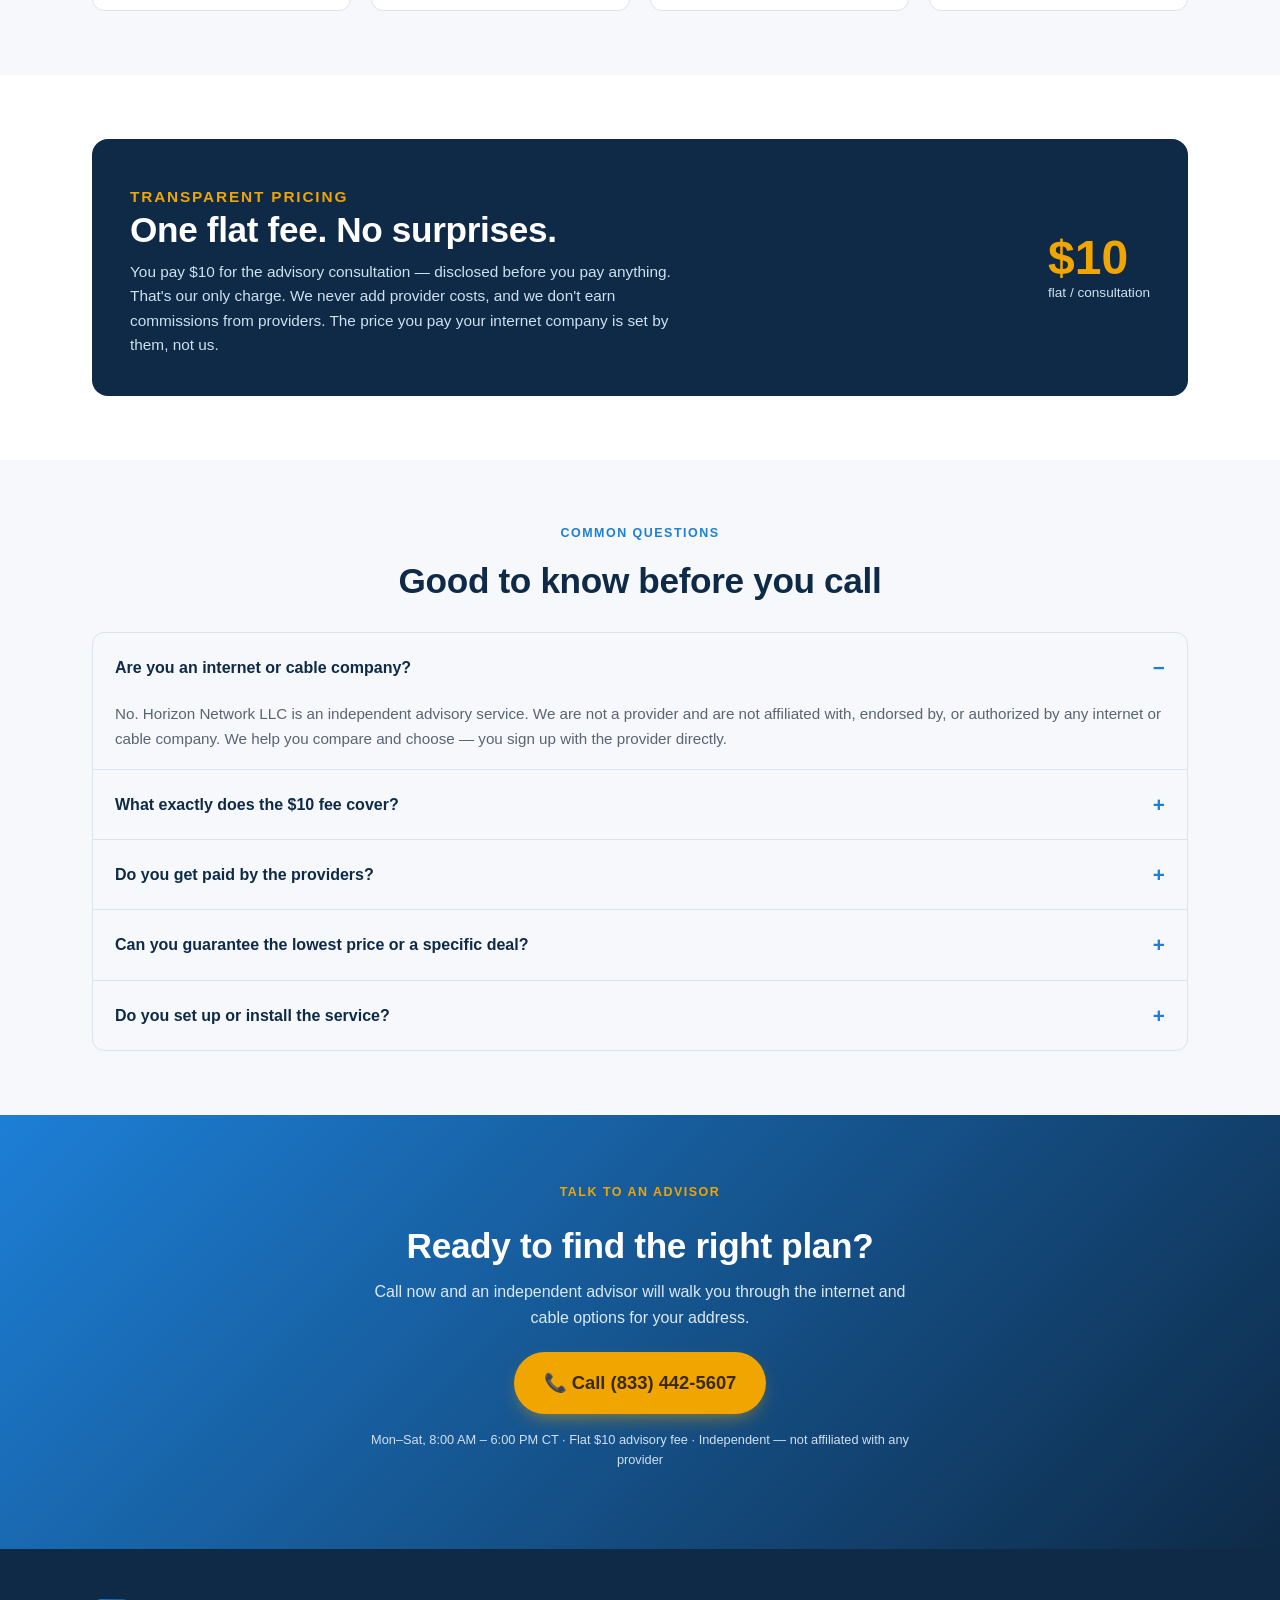
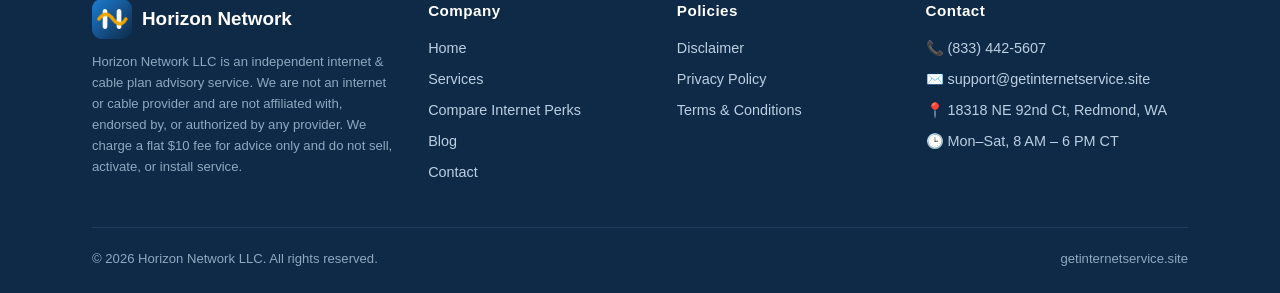
==== commit a41eebeb: "changes has een made" ====
--- a/index.html
+++ b/index.html
@@ -1,18 +1,21 @@
 <!DOCTYPE html>
 <html lang="en">
+
 <head>
-<meta charset="UTF-8">
-<meta name="viewport" content="width=device-width, initial-scale=1.0">
-<title>Independent Internet & Cable Plan Advisor | Horizon Network LLC</title>
-<meta name="description" content="Horizon Network LLC is an independent advisory service. For a flat $10 fee we help you compare internet and cable plans and choose the right provider for your address. We are not a provider and not affiliated with any.">
-<link rel="canonical" href="https://getinternetservice.site/">
-<meta property="og:type" content="website">
-<meta property="og:title" content="Independent Internet & Cable Plan Advisor | Horizon Network LLC">
-<meta property="og:description" content="Flat $10 advisory fee to help you compare internet/cable plans and pick the best provider for your address. Independent — not affiliated with any provider.">
-<meta property="og:url" content="https://getinternetservice.site/">
-<meta name="robots" content="index,follow">
-<link rel="stylesheet" href="style.css">
-<script type="application/ld+json">
+  <meta charset="UTF-8">
+  <meta name="viewport" content="width=device-width, initial-scale=1.0">
+  <title>Independent Internet & Cable Plan Advisor | Horizon Network LLC</title>
+  <meta name="description"
+    content="Horizon Network LLC is an independent advisory service. For a flat $10 fee we help you compare internet and cable plans and choose the right provider for your address. We are not a provider and not affiliated with any.">
+  <link rel="canonical" href="https://getinternetservice.site/">
+  <meta property="og:type" content="website">
+  <meta property="og:title" content="Independent Internet & Cable Plan Advisor | Horizon Network LLC">
+  <meta property="og:description"
+    content="Flat $10 advisory fee to help you compare internet/cable plans and pick the best provider for your address. Independent — not affiliated with any provider.">
+  <meta property="og:url" content="https://getinternetservice.site/">
+  <meta name="robots" content="index,follow">
+  <link rel="stylesheet" href="style.css">
+  <script type="application/ld+json">
 {
   "@context":"https://schema.org",
   "@type":"ProfessionalService",
@@ -27,162 +30,256 @@
   "areaServed":"US"
 }
 </script>
-<link rel="icon" href="favicon.ico" sizes="any">
-<link rel="icon" type="image/svg+xml" href="assets/icon.svg">
-<link rel="apple-touch-icon" href="apple-touch-icon.png">
-<link rel="manifest" href="site.webmanifest">
-<meta name="theme-color" content="#0e2a47">
+  <link rel="icon" href="favicon.ico" sizes="any">
+  <link rel="icon" type="image/svg+xml" href="assets/icon.svg">
+  <link rel="apple-touch-icon" href="apple-touch-icon.png">
+  <link rel="manifest" href="site.webmanifest">
+  <meta name="theme-color" content="#0e2a47">
 </head>
+
 <body>
 
-<div class="topbar">Independent advisory service — <b>we are not an internet or cable provider</b> and are not affiliated with any. We help you choose a plan for a flat $10 fee.</div>
-
-<header>
-  <div class="wrap">
-    <nav>
-      <a href="index.html" class="brand"><img src="assets/logo.svg" alt="Horizon Network" class="logo-img"></a>
-      <ul class="menu" id="menu">
-        <li><a href="index.html">Home</a></li>
-        <li><a href="services.html">Services</a></li>
-        <li><a href="compare.html">Compare Internet Perks</a></li>
-        <li><a href="blog.html">Blog</a></li>
-        <li><a href="contact.html">Contact</a></li>
-        <li class="has-sub"><a href="#" aria-haspopup="true">Policies</a>
-          <ul class="submenu">
+  <div class="topbar">Independent advisory service — <b>we are not an internet or cable provider</b> and are not
+    affiliated with any. We help you choose a plan for a flat $10 fee.</div>
+
+  <header>
+    <div class="wrap">
+      <nav>
+        <a href="index.html" class="brand"><img src="assets/icon-192.png" alt="Horizon Network" class="logo-img">Horizon
+          Network</a>
+        <ul class="menu" id="menu">
+          <li><a href="index.html">Home</a></li>
+          <li><a href="services.html">Services</a></li>
+          <li><a href="compare.html">Compare Internet Perks</a></li>
+          <li><a href="blog.html">Blog</a></li>
+          <li><a href="contact.html">Contact</a></li>
+          <li class="has-sub"><a href="#" aria-haspopup="true">Policies</a>
+            <ul class="submenu">
+              <li><a href="disclaimer.html">Disclaimer</a></li>
+              <li><a href="privacy.html">Privacy Policy</a></li>
+              <li><a href="terms.html">Terms &amp; Conditions</a></li>
+            </ul>
+          </li>
+        </ul>
+        <a href="tel:+18334425607" class="nav-call">📞 (833) 442-5607</a>
+        <button class="burger" id="burger" aria-label="Menu">☰</button>
+      </nav>
+    </div>
+  </header>
+
+  <!-- HERO -->
+  <section class="hero">
+    <div class="wrap hero-grid">
+      <div>
+        <p class="eyebrow">Independent plan advisory</p>
+        <h1>Confused by internet &amp; cable plans? <span>Talk to a real advisor.</span></h1>
+        <p class="lead">We compare the available internet and cable options for your address and help you pick the plan
+          and provider that actually fit your needs — for a flat $10 consultation fee. No sales pressure, because we
+          don't sell the service.</p>
+        <div class="cta-row">
+          <a href="tel:+18334425607" class="btn btn-call">📞 Call (833) 442-5607</a>
+          <span class="fee-pill">Flat fee: <b>$10</b> per consultation</span>
+        </div>
+        <p class="disc-inline">Horizon Network LLC is an independent advisory service. We are <strong>not</strong> an
+          internet or cable provider and are not affiliated with, endorsed by, or authorized by any provider. We do not
+          sell, activate, or install service. Our $10 fee is for advice only.</p>
+      </div>
+      <aside class="hero-card">
+        <h3>Your $10 consultation</h3>
+        <p class="sub">Here's exactly what you get on the call.</p>
+        <div class="hc-row"><span class="ic">1</span>
+          <div><b>We learn your needs</b><span>Address, usage, budget, and any current bill.</span></div>
+        </div>
+        <div class="hc-row"><span class="ic">2</span>
+          <div><b>We compare options</b><span>Plans available to you, side by side — neutrally.</span></div>
+        </div>
+        <div class="hc-row"><span class="ic">3</span>
+          <div><b>You get a clear recommendation</b><span>Which plan/provider fits, and the fine print to watch.</span>
+          </div>
+        </div>
+        <a href="tel:+18334425607" class="btn btn-call">📞 Start your consultation</a>
+        <p class="disc-inline" style="margin-top:12px">$10 flat fee, disclosed before you pay. You arrange service
+          directly with the provider yourself.</p>
+      </aside>
+    </div>
+  </section>
+
+  <!-- WHAT WE DO -->
+  <section class="block">
+    <div class="wrap center">
+      <p class="eyebrow">What we do</p>
+      <h2>Advice, not sales</h2>
+      <p class="lead">We're on your side of the table. You pay us a small flat fee for honest guidance, and we have no
+        contract to push you toward.</p>
+      <div class="grid-3">
+        <div class="card">
+          <div class="ic">🔍</div>
+          <h3>Compare what's available</h3>
+          <p>We look at the internet and cable plans actually serviceable at your address and lay out the real
+            differences.</p>
+        </div>
+        <div class="card">
+          <div class="ic">⚖️</div>
+          <h3>Independent &amp; neutral</h3>
+          <p>We aren't paid by providers and aren't affiliated with any. Our only income is your $10 advisory fee.</p>
+        </div>
+        <div class="card">
+          <div class="ic">📋</div>
+          <h3>Plain-English guidance</h3>
+          <p>Promo vs. real price, data caps, equipment fees, contract traps — we translate the fine print before you
+            commit.</p>
+        </div>
+      </div>
+    </div>
+  </section>
+
+  <!-- HOW IT WORKS -->
+  <section class="block bg-soft">
+    <div class="wrap center">
+      <p class="eyebrow">How it works</p>
+      <h2>Four simple steps</h2>
+      <div class="steps">
+        <div class="stepc">
+          <h3>Call us</h3>
+          <p>Reach an advisor at (833) 442-5607 during our hours.</p>
+        </div>
+        <div class="stepc">
+          <h3>Tell us your needs</h3>
+          <p>Your address, how you use the internet, and your budget.</p>
+        </div>
+        <div class="stepc">
+          <h3>Get your comparison</h3>
+          <p>We walk you through the options that fit — neutrally.</p>
+        </div>
+        <div class="stepc">
+          <h3>Sign up yourself</h3>
+          <p>You contact the provider directly to start service.</p>
+        </div>
+      </div>
+    </div>
+  </section>
+
+  <!-- FEE -->
+  <section class="block">
+    <div class="wrap">
+      <div class="fee-box">
+        <div>
+          <p class="eyebrow" style="color:var(--amber)">Transparent pricing</p>
+          <h2>One flat fee. No surprises.</h2>
+          <p>You pay $10 for the advisory consultation — disclosed before you pay anything. That's our only charge. We
+            never add provider costs, and we don't earn commissions from providers. The price you pay your internet
+            company is set by them, not us.</p>
+        </div>
+        <div class="price">$10<small>flat / consultation</small></div>
+      </div>
+    </div>
+  </section>
+
+  <!-- FAQ -->
+  <section class="block bg-soft">
+    <div class="wrap">
+      <div class="center">
+        <p class="eyebrow">Common questions</p>
+        <h2>Good to know before you call</h2>
+      </div>
+      <div class="faq">
+        <details open>
+          <summary>Are you an internet or cable company?</summary>
+          <div class="ans">No. Horizon Network LLC is an independent advisory service. We are not a provider and are not
+            affiliated with, endorsed by, or authorized by any internet or cable company. We help you compare and choose
+            — you sign up with the provider directly.</div>
+        </details>
+        <details>
+          <summary>What exactly does the $10 fee cover?</summary>
+          <div class="ans">It covers a consultation in which we review the plans available at your address, compare them
+            neutrally, and give you a clear recommendation plus the fine print to watch for. The fee is disclosed before
+            you pay and is our only charge.</div>
+        </details>
+        <details>
+          <summary>Do you get paid by the providers?</summary>
+          <div class="ans">No. We do not receive commissions or referral payments from any provider. Our only income is
+            the flat advisory fee you pay us. That's what keeps our advice neutral.</div>
+        </details>
+        <details>
+          <summary>Can you guarantee the lowest price or a specific deal?</summary>
+          <div class="ans">No. Plans, prices, and promotions are set by the providers and change frequently. We help you
+            understand and compare your options, but we can't guarantee savings, availability, or any specific outcome.
+          </div>
+        </details>
+        <details>
+          <summary>Do you set up or install the service?</summary>
+          <div class="ans">No. We provide advice only. After your consultation, you contact and contract with the
+            provider yourself to start, change, or install service.</div>
+        </details>
+      </div>
+    </div>
+  </section>
+
+  <!-- CALL BAND -->
+  <section class="callband">
+    <p class="eyebrow" style="color:var(--amber)">Talk to an advisor</p>
+    <h2>Ready to find the right plan?</h2>
+    <p>Call now and an independent advisor will walk you through the internet and cable options for your address.</p>
+    <a href="tel:+18334425607" class="btn btn-call">📞 Call (833) 442-5607</a>
+    <p class="micro">Mon–Sat, 8:00 AM – 6:00 PM CT · Flat $10 advisory fee · Independent — not affiliated with any
+      provider</p>
+  </section>
+
+  <!-- FOOTER -->
+  <footer>
+    <div class="wrap">
+      <div class="foot-grid">
+        <div class="foot-brand">
+          <a href="index.html" class="brand"><img src="assets/icon-192.png" alt="Horizon Network"
+              class="logo-img">Horizon Network</a>
+          <p class="foot-disc">Horizon Network LLC is an independent internet &amp; cable plan advisory service. We are
+            not an internet or cable provider and are not affiliated with, endorsed by, or authorized by any provider.
+            We charge a flat $10 fee for advice only and do not sell, activate, or install service.</p>
+        </div>
+        <div>
+          <h4>Company</h4>
+          <ul>
+            <li><a href="index.html">Home</a></li>
+            <li><a href="services.html">Services</a></li>
+            <li><a href="compare.html">Compare Internet Perks</a></li>
+            <li><a href="blog.html">Blog</a></li>
+            <li><a href="contact.html">Contact</a></li>
+          </ul>
+        </div>
+        <div>
+          <h4>Policies</h4>
+          <ul>
             <li><a href="disclaimer.html">Disclaimer</a></li>
             <li><a href="privacy.html">Privacy Policy</a></li>
             <li><a href="terms.html">Terms &amp; Conditions</a></li>
           </ul>
-        </li>
-      </ul>
-      <a href="tel:+18334425607" class="nav-call">📞 (833) 442-5607</a>
-      <button class="burger" id="burger" aria-label="Menu">☰</button>
-    </nav>
+        </div>
+        <div>
+          <h4>Contact</h4>
+          <ul>
+            <li>📞 <a href="tel:+18334425607">(833) 442-5607</a></li>
+            <li>✉️ <a href="mailto:support@getinternetservice.site">support@getinternetservice.site</a></li>
+            <li>📍 18318 NE 92nd Ct, Redmond, WA</li>
+            <li>🕒 Mon–Sat, 8 AM – 6 PM CT</li>
+          </ul>
+        </div>
+      </div>
+      <div class="foot-bottom">
+        <span>© 2026 Horizon Network LLC. All rights reserved.</span>
+        <span>getinternetservice.site</span>
+      </div>
+    </div>
+  </footer>
+
+  <!-- STICKY MOBILE CALL BAR -->
+  <div class="callbar">
+    <div class="cb-info"><b>Independent plan advisor</b><span>Flat $10 · Mon–Sat 8 AM–6 PM CT</span></div>
+    <a href="tel:+18334425607">📞 Call now</a>
   </div>
-</header>
-
-<!-- HERO -->
-<section class="hero">
-  <div class="wrap hero-grid">
-    <div>
-      <p class="eyebrow">Independent plan advisory</p>
-      <h1>Confused by internet &amp; cable plans? <span>Talk to a real advisor.</span></h1>
-      <p class="lead">We compare the available internet and cable options for your address and help you pick the plan and provider that actually fit your needs — for a flat $10 consultation fee. No sales pressure, because we don't sell the service.</p>
-      <div class="cta-row">
-        <a href="tel:+18334425607" class="btn btn-call">📞 Call (833) 442-5607</a>
-        <span class="fee-pill">Flat fee: <b>$10</b> per consultation</span>
-      </div>
-      <p class="disc-inline">Horizon Network LLC is an independent advisory service. We are <strong>not</strong> an internet or cable provider and are not affiliated with, endorsed by, or authorized by any provider. We do not sell, activate, or install service. Our $10 fee is for advice only.</p>
-    </div>
-    <aside class="hero-card">
-      <h3>Your $10 consultation</h3>
-      <p class="sub">Here's exactly what you get on the call.</p>
-      <div class="hc-row"><span class="ic">1</span><div><b>We learn your needs</b><span>Address, usage, budget, and any current bill.</span></div></div>
-      <div class="hc-row"><span class="ic">2</span><div><b>We compare options</b><span>Plans available to you, side by side — neutrally.</span></div></div>
-      <div class="hc-row"><span class="ic">3</span><div><b>You get a clear recommendation</b><span>Which plan/provider fits, and the fine print to watch.</span></div></div>
-      <a href="tel:+18334425607" class="btn btn-call">📞 Start your consultation</a>
-      <p class="disc-inline" style="margin-top:12px">$10 flat fee, disclosed before you pay. You arrange service directly with the provider yourself.</p>
-    </aside>
-  </div>
-</section>
-
-<!-- WHAT WE DO -->
-<section class="block">
-  <div class="wrap center">
-    <p class="eyebrow">What we do</p>
-    <h2>Advice, not sales</h2>
-    <p class="lead">We're on your side of the table. You pay us a small flat fee for honest guidance, and we have no contract to push you toward.</p>
-    <div class="grid-3">
-      <div class="card"><div class="ic">🔍</div><h3>Compare what's available</h3><p>We look at the internet and cable plans actually serviceable at your address and lay out the real differences.</p></div>
-      <div class="card"><div class="ic">⚖️</div><h3>Independent &amp; neutral</h3><p>We aren't paid by providers and aren't affiliated with any. Our only income is your $10 advisory fee.</p></div>
-      <div class="card"><div class="ic">📋</div><h3>Plain-English guidance</h3><p>Promo vs. real price, data caps, equipment fees, contract traps — we translate the fine print before you commit.</p></div>
-    </div>
-  </div>
-</section>
-
-<!-- HOW IT WORKS -->
-<section class="block bg-soft">
-  <div class="wrap center">
-    <p class="eyebrow">How it works</p>
-    <h2>Four simple steps</h2>
-    <div class="steps">
-      <div class="stepc"><h3>Call us</h3><p>Reach an advisor at (833) 442-5607 during our hours.</p></div>
-      <div class="stepc"><h3>Tell us your needs</h3><p>Your address, how you use the internet, and your budget.</p></div>
-      <div class="stepc"><h3>Get your comparison</h3><p>We walk you through the options that fit — neutrally.</p></div>
-      <div class="stepc"><h3>Sign up yourself</h3><p>You contact the provider directly to start service.</p></div>
-    </div>
-  </div>
-</section>
-
-<!-- FEE -->
-<section class="block">
-  <div class="wrap">
-    <div class="fee-box">
-      <div>
-        <p class="eyebrow" style="color:var(--amber)">Transparent pricing</p>
-        <h2>One flat fee. No surprises.</h2>
-        <p>You pay $10 for the advisory consultation — disclosed before you pay anything. That's our only charge. We never add provider costs, and we don't earn commissions from providers. The price you pay your internet company is set by them, not us.</p>
-      </div>
-      <div class="price">$10<small>flat / consultation</small></div>
-    </div>
-  </div>
-</section>
-
-<!-- FAQ -->
-<section class="block bg-soft">
-  <div class="wrap">
-    <div class="center"><p class="eyebrow">Common questions</p><h2>Good to know before you call</h2></div>
-    <div class="faq">
-      <details open><summary>Are you an internet or cable company?</summary><div class="ans">No. Horizon Network LLC is an independent advisory service. We are not a provider and are not affiliated with, endorsed by, or authorized by any internet or cable company. We help you compare and choose — you sign up with the provider directly.</div></details>
-      <details><summary>What exactly does the $10 fee cover?</summary><div class="ans">It covers a consultation in which we review the plans available at your address, compare them neutrally, and give you a clear recommendation plus the fine print to watch for. The fee is disclosed before you pay and is our only charge.</div></details>
-      <details><summary>Do you get paid by the providers?</summary><div class="ans">No. We do not receive commissions or referral payments from any provider. Our only income is the flat advisory fee you pay us. That's what keeps our advice neutral.</div></details>
-      <details><summary>Can you guarantee the lowest price or a specific deal?</summary><div class="ans">No. Plans, prices, and promotions are set by the providers and change frequently. We help you understand and compare your options, but we can't guarantee savings, availability, or any specific outcome.</div></details>
-      <details><summary>Do you set up or install the service?</summary><div class="ans">No. We provide advice only. After your consultation, you contact and contract with the provider yourself to start, change, or install service.</div></details>
-    </div>
-  </div>
-</section>
-
-<!-- CALL BAND -->
-<section class="callband">
-  <p class="eyebrow" style="color:var(--amber)">Talk to an advisor</p>
-  <h2>Ready to find the right plan?</h2>
-  <p>Call now and an independent advisor will walk you through the internet and cable options for your address.</p>
-  <a href="tel:+18334425607" class="btn btn-call">📞 Call (833) 442-5607</a>
-  <p class="micro">Mon–Sat, 8:00 AM – 6:00 PM CT · Flat $10 advisory fee · Independent — not affiliated with any provider</p>
-</section>
-
-<!-- FOOTER -->
-<footer>
-  <div class="wrap">
-    <div class="foot-grid">
-      <div class="foot-brand">
-        <a href="index.html" class="brand"><img src="assets/logo.svg" alt="Horizon Network" class="logo-img"></a>
-        <p class="foot-disc">Horizon Network LLC is an independent internet &amp; cable plan advisory service. We are not an internet or cable provider and are not affiliated with, endorsed by, or authorized by any provider. We charge a flat $10 fee for advice only and do not sell, activate, or install service.</p>
-      </div>
-      <div><h4>Company</h4><ul><li><a href="index.html">Home</a></li><li><a href="services.html">Services</a></li><li><a href="compare.html">Compare Internet Perks</a></li><li><a href="blog.html">Blog</a></li><li><a href="contact.html">Contact</a></li></ul></div>
-      <div><h4>Policies</h4><ul><li><a href="disclaimer.html">Disclaimer</a></li><li><a href="privacy.html">Privacy Policy</a></li><li><a href="terms.html">Terms &amp; Conditions</a></li></ul></div>
-      <div><h4>Contact</h4><ul>
-        <li>📞 <a href="tel:+18334425607">(833) 442-5607</a></li>
-        <li>✉️ <a href="mailto:support@getinternetservice.site">support@getinternetservice.site</a></li>
-        <li>📍 18318 NE 92nd Ct, Redmond, WA</li>
-        <li>🕒 Mon–Sat, 8 AM – 6 PM CT</li>
-      </ul></div>
-    </div>
-    <div class="foot-bottom">
-      <span>© 2026 Horizon Network LLC. All rights reserved.</span>
-      <span>getinternetservice.site</span>
-    </div>
-  </div>
-</footer>
-
-<!-- STICKY MOBILE CALL BAR -->
-<div class="callbar">
-  <div class="cb-info"><b>Independent plan advisor</b><span>Flat $10 · Mon–Sat 8 AM–6 PM CT</span></div>
-  <a href="tel:+18334425607">📞 Call now</a>
-</div>
-
-<script>
-document.getElementById('burger').addEventListener('click',()=>document.getElementById('menu').classList.toggle('open'));
-</script>
+
+  <script>
+    document.getElementById('burger').addEventListener('click', () => document.getElementById('menu').classList.toggle('open'));
+  </script>
 </body>
-</html>
+
+</html>
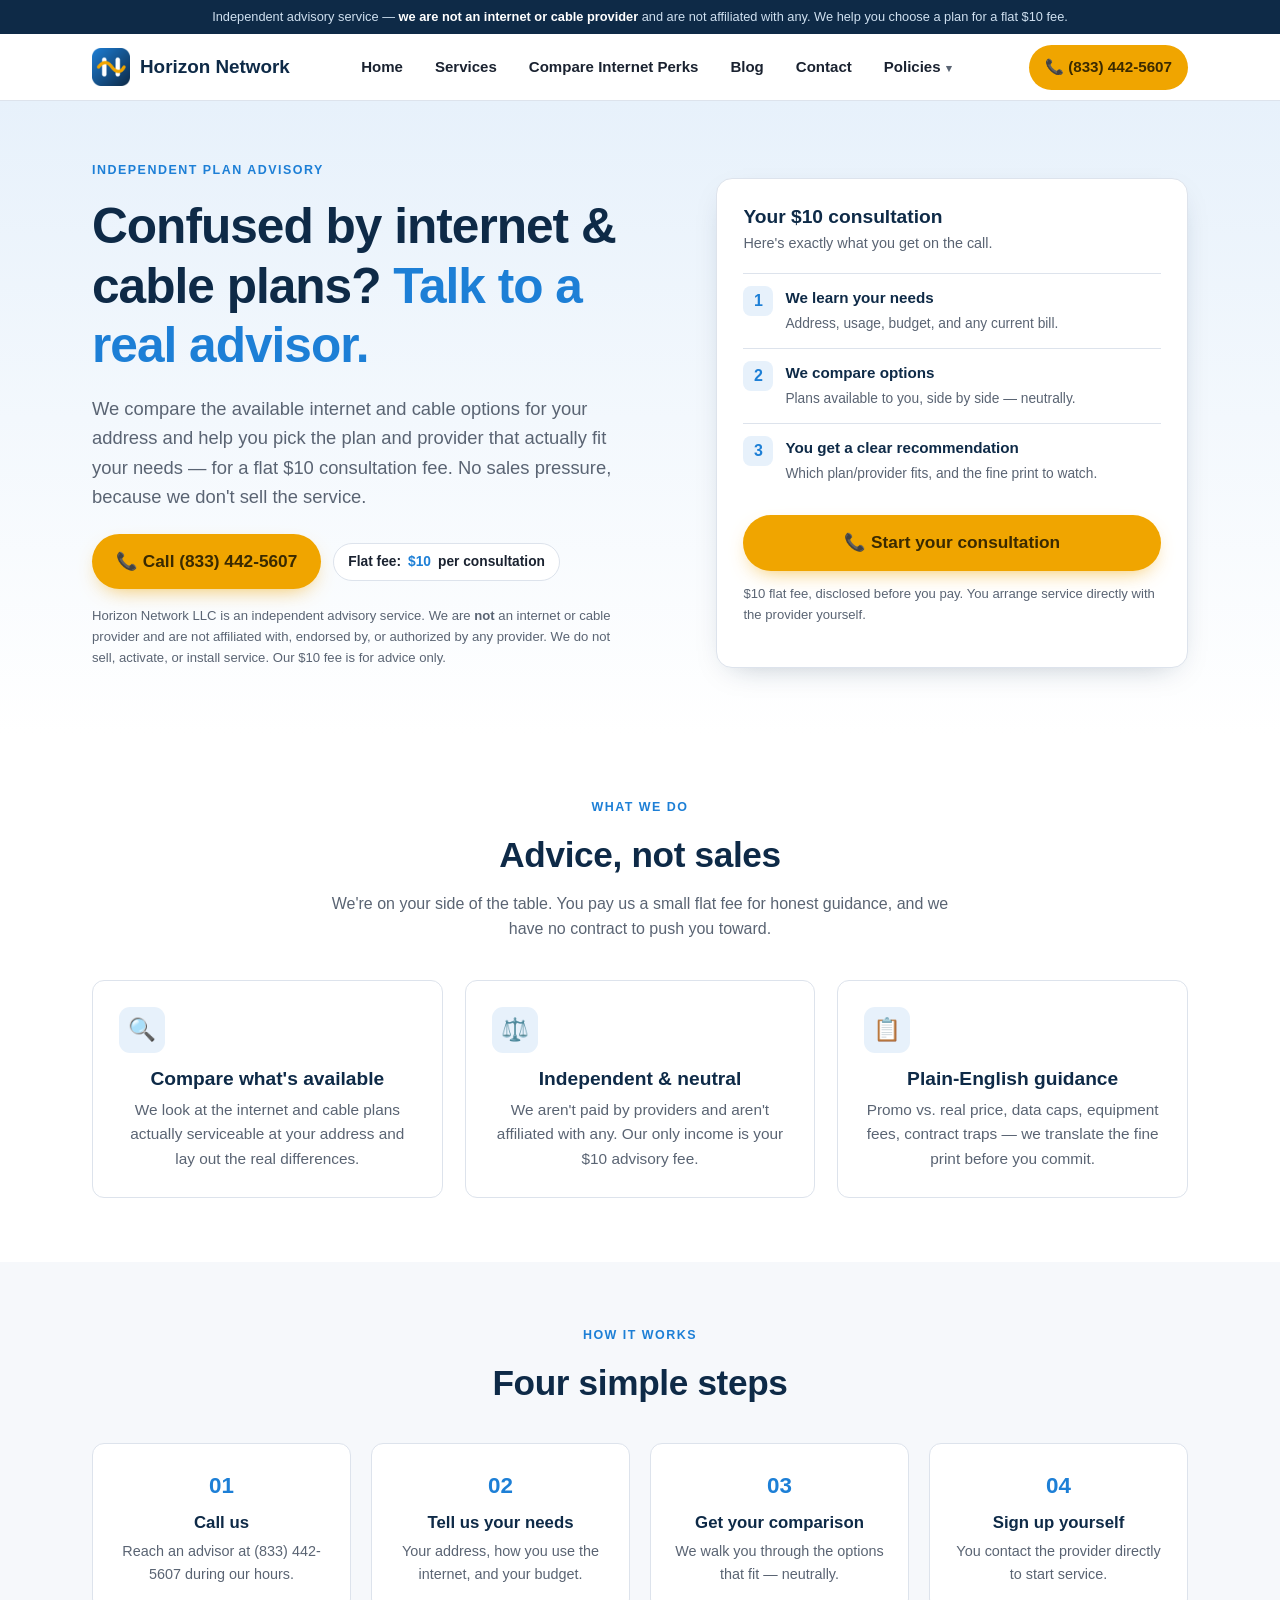
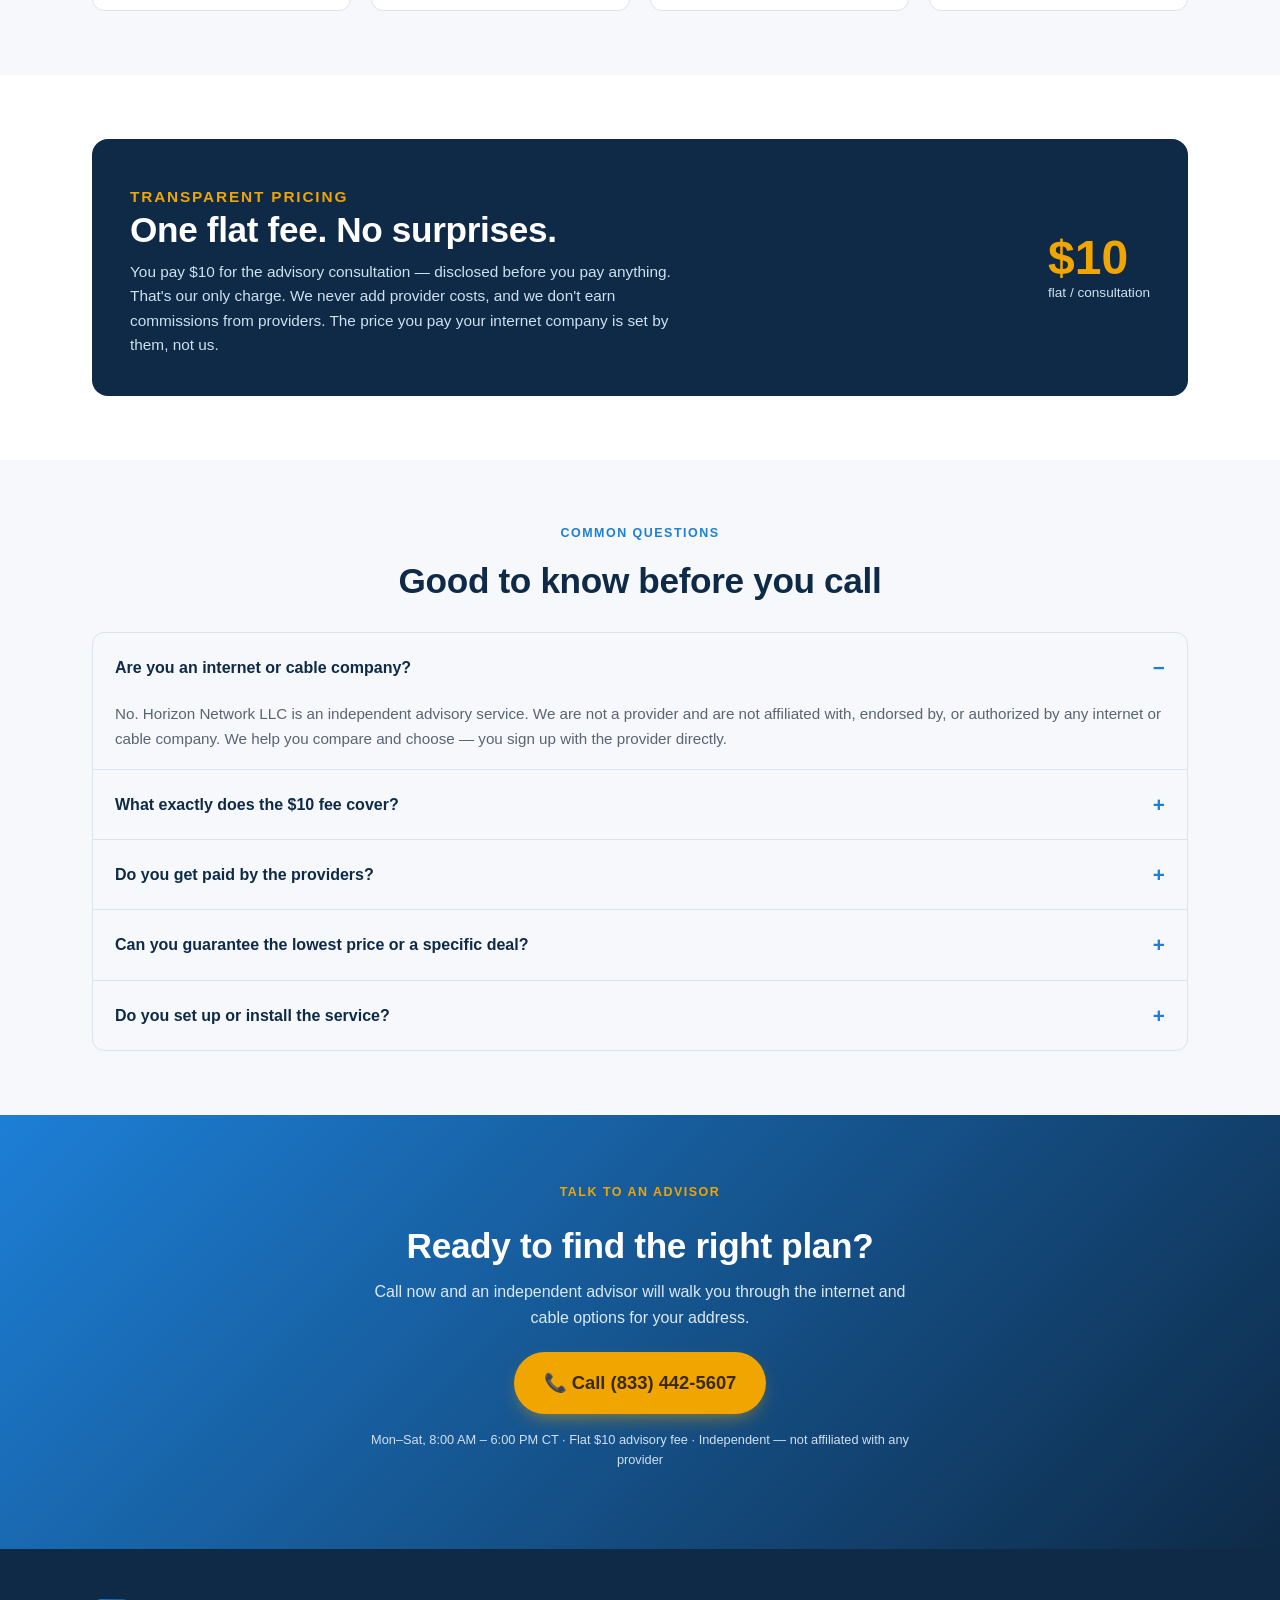
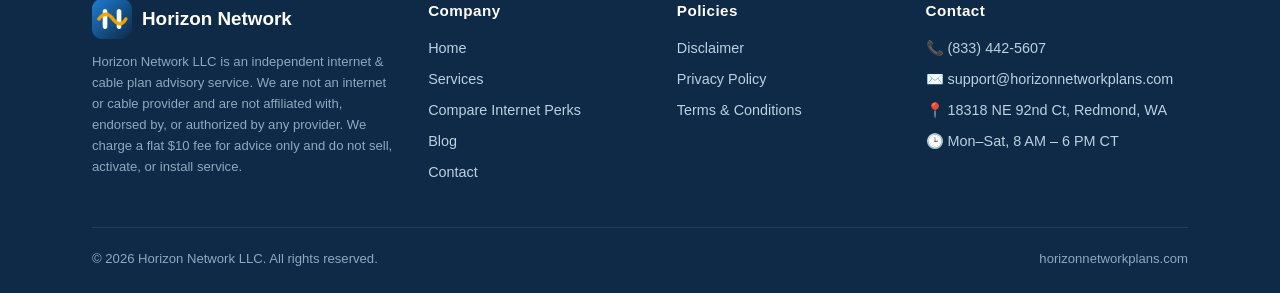
==== commit cb89d935: "domain added" ====
--- a/index.html
+++ b/index.html
@@ -7,12 +7,12 @@
   <title>Independent Internet & Cable Plan Advisor | Horizon Network LLC</title>
   <meta name="description"
     content="Horizon Network LLC is an independent advisory service. For a flat $10 fee we help you compare internet and cable plans and choose the right provider for your address. We are not a provider and not affiliated with any.">
-  <link rel="canonical" href="https://getinternetservice.site/">
+  <link rel="canonical" href="https://horizonnetworkplans.com /">
   <meta property="og:type" content="website">
   <meta property="og:title" content="Independent Internet & Cable Plan Advisor | Horizon Network LLC">
   <meta property="og:description"
     content="Flat $10 advisory fee to help you compare internet/cable plans and pick the best provider for your address. Independent — not affiliated with any provider.">
-  <meta property="og:url" content="https://getinternetservice.site/">
+  <meta property="og:url" content="https://horizonnetworkplans.com /">
   <meta name="robots" content="index,follow">
   <link rel="stylesheet" href="style.css">
   <script type="application/ld+json">
@@ -21,16 +21,16 @@
   "@type":"ProfessionalService",
   "name":"Horizon Network LLC",
   "description":"Independent advisory service that helps consumers compare internet and cable plans and choose a provider for a flat consultation fee. Not affiliated with any internet or cable provider.",
-  "url":"https://getinternetservice.site/",
+  "url":"https://horizonnetworkplans.com /",
   "telephone":"+1-833-442-5607",
-  "email":"support@getinternetservice.site",
+  "email":"support@horizonnetworkplans.com ",
   "priceRange":"$10",
   "address":{"@type":"PostalAddress","streetAddress":"18318 NE 92nd Ct","addressLocality":"Redmond","addressRegion":"WA","addressCountry":"US"},
   "openingHoursSpecification":{"@type":"OpeningHoursSpecification","dayOfWeek":["Monday","Tuesday","Wednesday","Thursday","Friday","Saturday"],"opens":"08:00","closes":"18:00"},
   "areaServed":"US"
 }
 </script>
-  <link rel="icon" href="favicon.ico" sizes="any">
+  <link rel="icon" href="assets/favicon-16.png" sizes="any">
   <link rel="icon" type="image/svg+xml" href="assets/icon.svg">
   <link rel="apple-touch-icon" href="apple-touch-icon.png">
   <link rel="manifest" href="site.webmanifest">
@@ -258,7 +258,7 @@
           <h4>Contact</h4>
           <ul>
             <li>📞 <a href="tel:+18334425607">(833) 442-5607</a></li>
-            <li>✉️ <a href="mailto:support@getinternetservice.site">support@getinternetservice.site</a></li>
+            <li>✉️ <a href="mailto:support@horizonnetworkplans.com ">support@horizonnetworkplans.com </a></li>
             <li>📍 18318 NE 92nd Ct, Redmond, WA</li>
             <li>🕒 Mon–Sat, 8 AM – 6 PM CT</li>
           </ul>
@@ -266,7 +266,7 @@
       </div>
       <div class="foot-bottom">
         <span>© 2026 Horizon Network LLC. All rights reserved.</span>
-        <span>getinternetservice.site</span>
+        <span>horizonnetworkplans.com </span>
       </div>
     </div>
   </footer>
--- a/style.css
+++ b/style.css
@@ -1,4 +1,4 @@
-/* Horizon Network LLC — getinternetservice.site */
+/* Horizon Network LLC — horizonnetworkplans.com  */
 :root{
   --navy:#0e2a47;
   --navy-2:#163a5f;
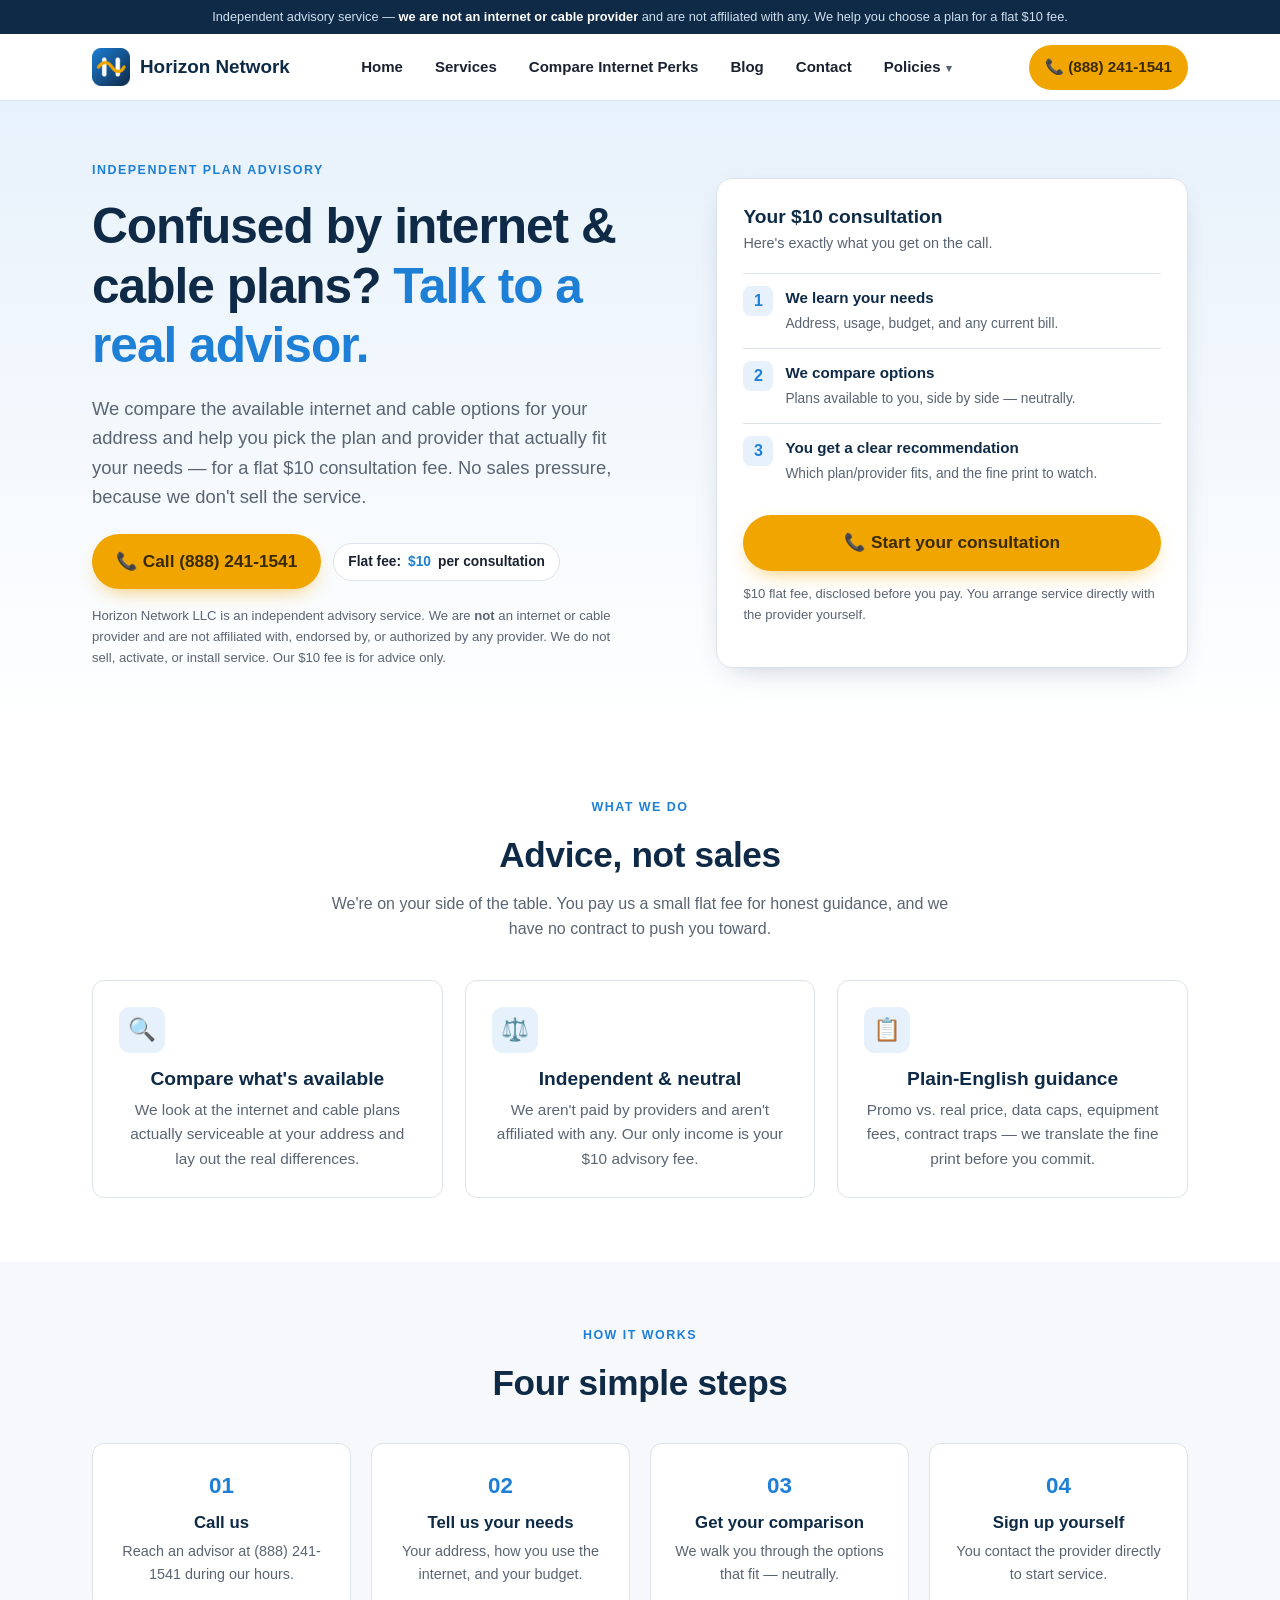
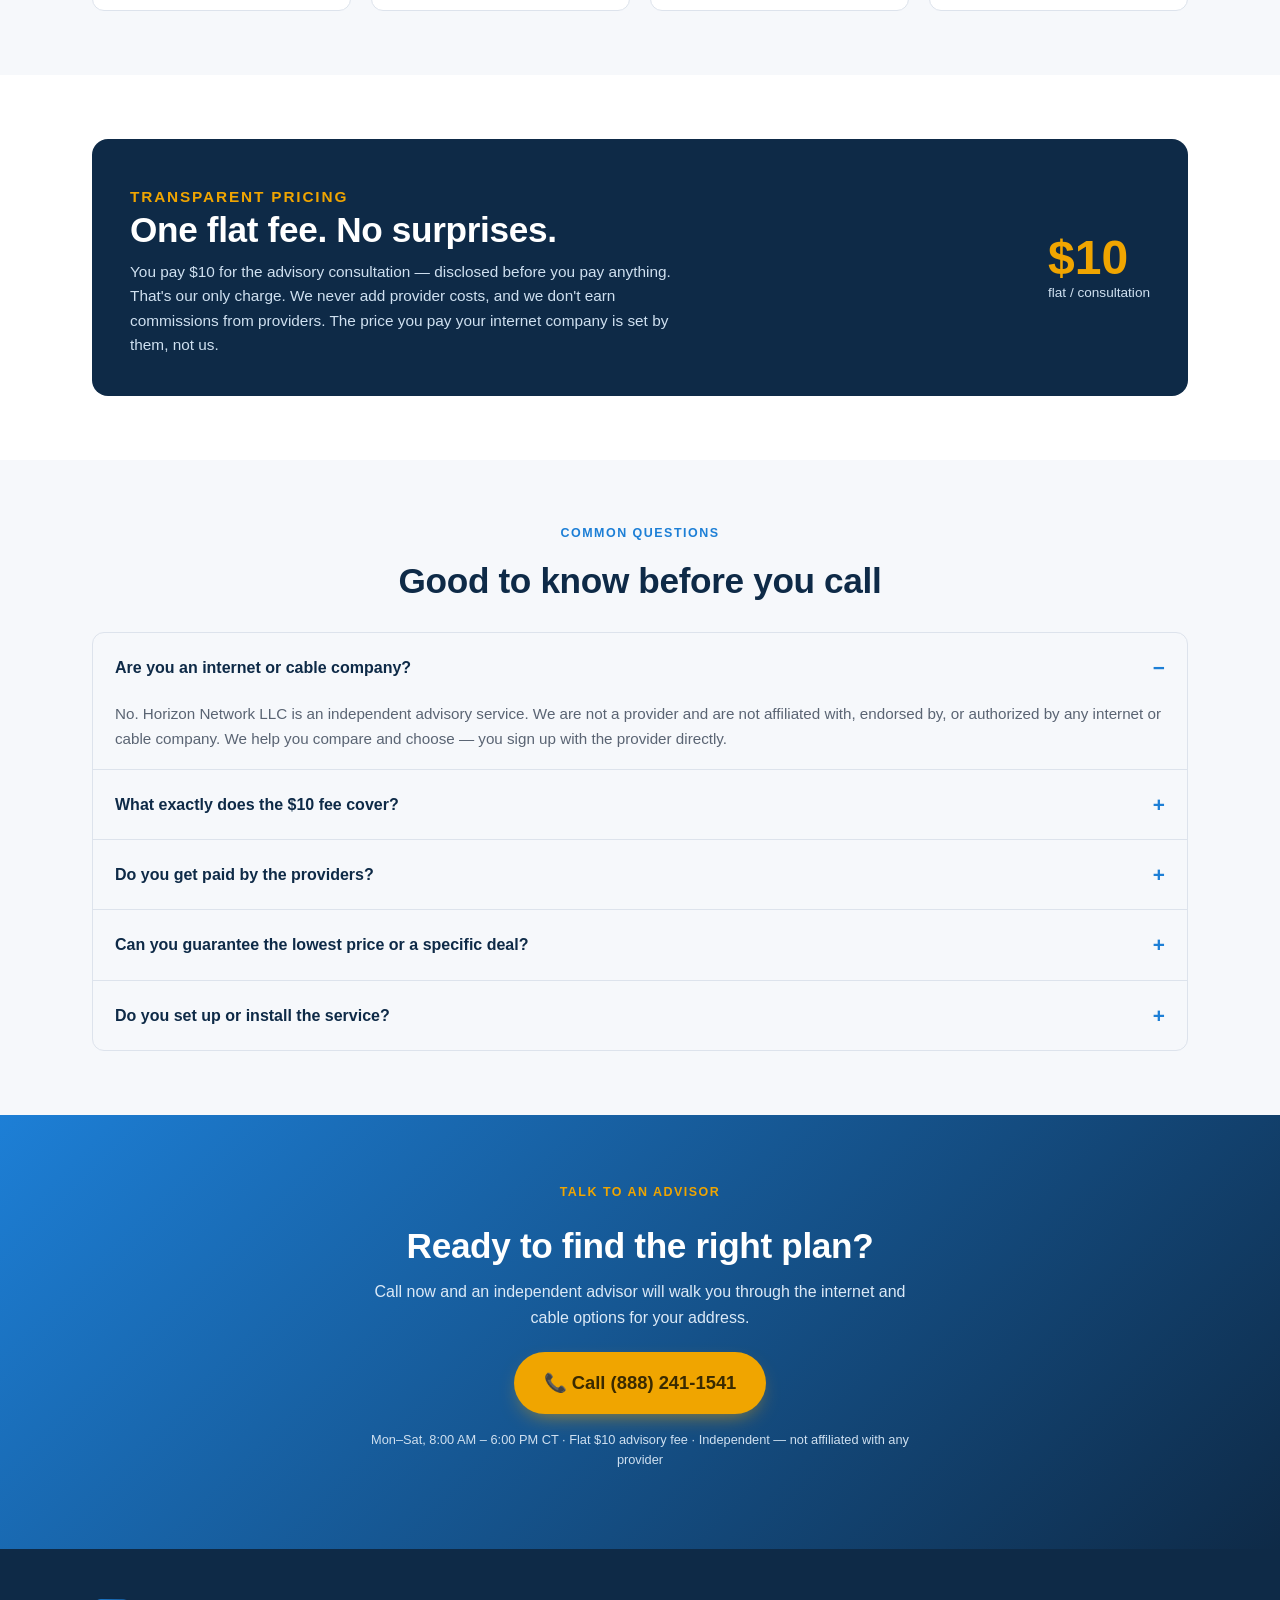
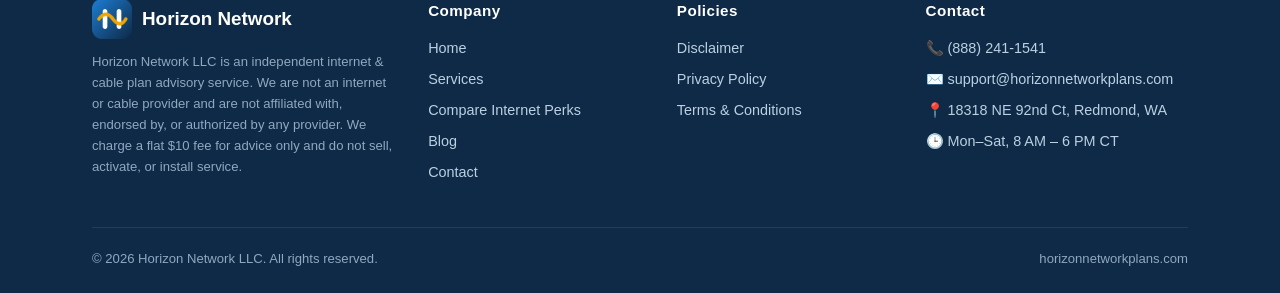
==== commit 5952b31c: "TFN changed" ====
--- a/index.html
+++ b/index.html
@@ -61,7 +61,7 @@
             </ul>
           </li>
         </ul>
-        <a href="tel:+18334425607" class="nav-call">📞 (833) 442-5607</a>
+        <a href="tel:+18882411541" class="nav-call">📞 (888) 241-1541</a>
         <button class="burger" id="burger" aria-label="Menu">☰</button>
       </nav>
     </div>
@@ -77,7 +77,7 @@
           and provider that actually fit your needs — for a flat $10 consultation fee. No sales pressure, because we
           don't sell the service.</p>
         <div class="cta-row">
-          <a href="tel:+18334425607" class="btn btn-call">📞 Call (833) 442-5607</a>
+          <a href="tel:+18882411541" class="btn btn-call">📞 Call (888) 241-1541</a>
           <span class="fee-pill">Flat fee: <b>$10</b> per consultation</span>
         </div>
         <p class="disc-inline">Horizon Network LLC is an independent advisory service. We are <strong>not</strong> an
@@ -97,7 +97,7 @@
           <div><b>You get a clear recommendation</b><span>Which plan/provider fits, and the fine print to watch.</span>
           </div>
         </div>
-        <a href="tel:+18334425607" class="btn btn-call">📞 Start your consultation</a>
+        <a href="tel:+18882411541" class="btn btn-call">📞 Start your consultation</a>
         <p class="disc-inline" style="margin-top:12px">$10 flat fee, disclosed before you pay. You arrange service
           directly with the provider yourself.</p>
       </aside>
@@ -141,7 +141,7 @@
       <div class="steps">
         <div class="stepc">
           <h3>Call us</h3>
-          <p>Reach an advisor at (833) 442-5607 during our hours.</p>
+          <p>Reach an advisor at (888) 241-1541 during our hours.</p>
         </div>
         <div class="stepc">
           <h3>Tell us your needs</h3>
@@ -220,7 +220,7 @@
     <p class="eyebrow" style="color:var(--amber)">Talk to an advisor</p>
     <h2>Ready to find the right plan?</h2>
     <p>Call now and an independent advisor will walk you through the internet and cable options for your address.</p>
-    <a href="tel:+18334425607" class="btn btn-call">📞 Call (833) 442-5607</a>
+    <a href="tel:+18882411541" class="btn btn-call">📞 Call (888) 241-1541</a>
     <p class="micro">Mon–Sat, 8:00 AM – 6:00 PM CT · Flat $10 advisory fee · Independent — not affiliated with any
       provider</p>
   </section>
@@ -257,7 +257,7 @@
         <div>
           <h4>Contact</h4>
           <ul>
-            <li>📞 <a href="tel:+18334425607">(833) 442-5607</a></li>
+            <li>📞 <a href="tel:+18882411541">(888) 241-1541</a></li>
             <li>✉️ <a href="mailto:support@horizonnetworkplans.com ">support@horizonnetworkplans.com </a></li>
             <li>📍 18318 NE 92nd Ct, Redmond, WA</li>
             <li>🕒 Mon–Sat, 8 AM – 6 PM CT</li>
@@ -274,7 +274,7 @@
   <!-- STICKY MOBILE CALL BAR -->
   <div class="callbar">
     <div class="cb-info"><b>Independent plan advisor</b><span>Flat $10 · Mon–Sat 8 AM–6 PM CT</span></div>
-    <a href="tel:+18334425607">📞 Call now</a>
+    <a href="tel:+18882411541">📞 Call now</a>
   </div>
 
   <script>
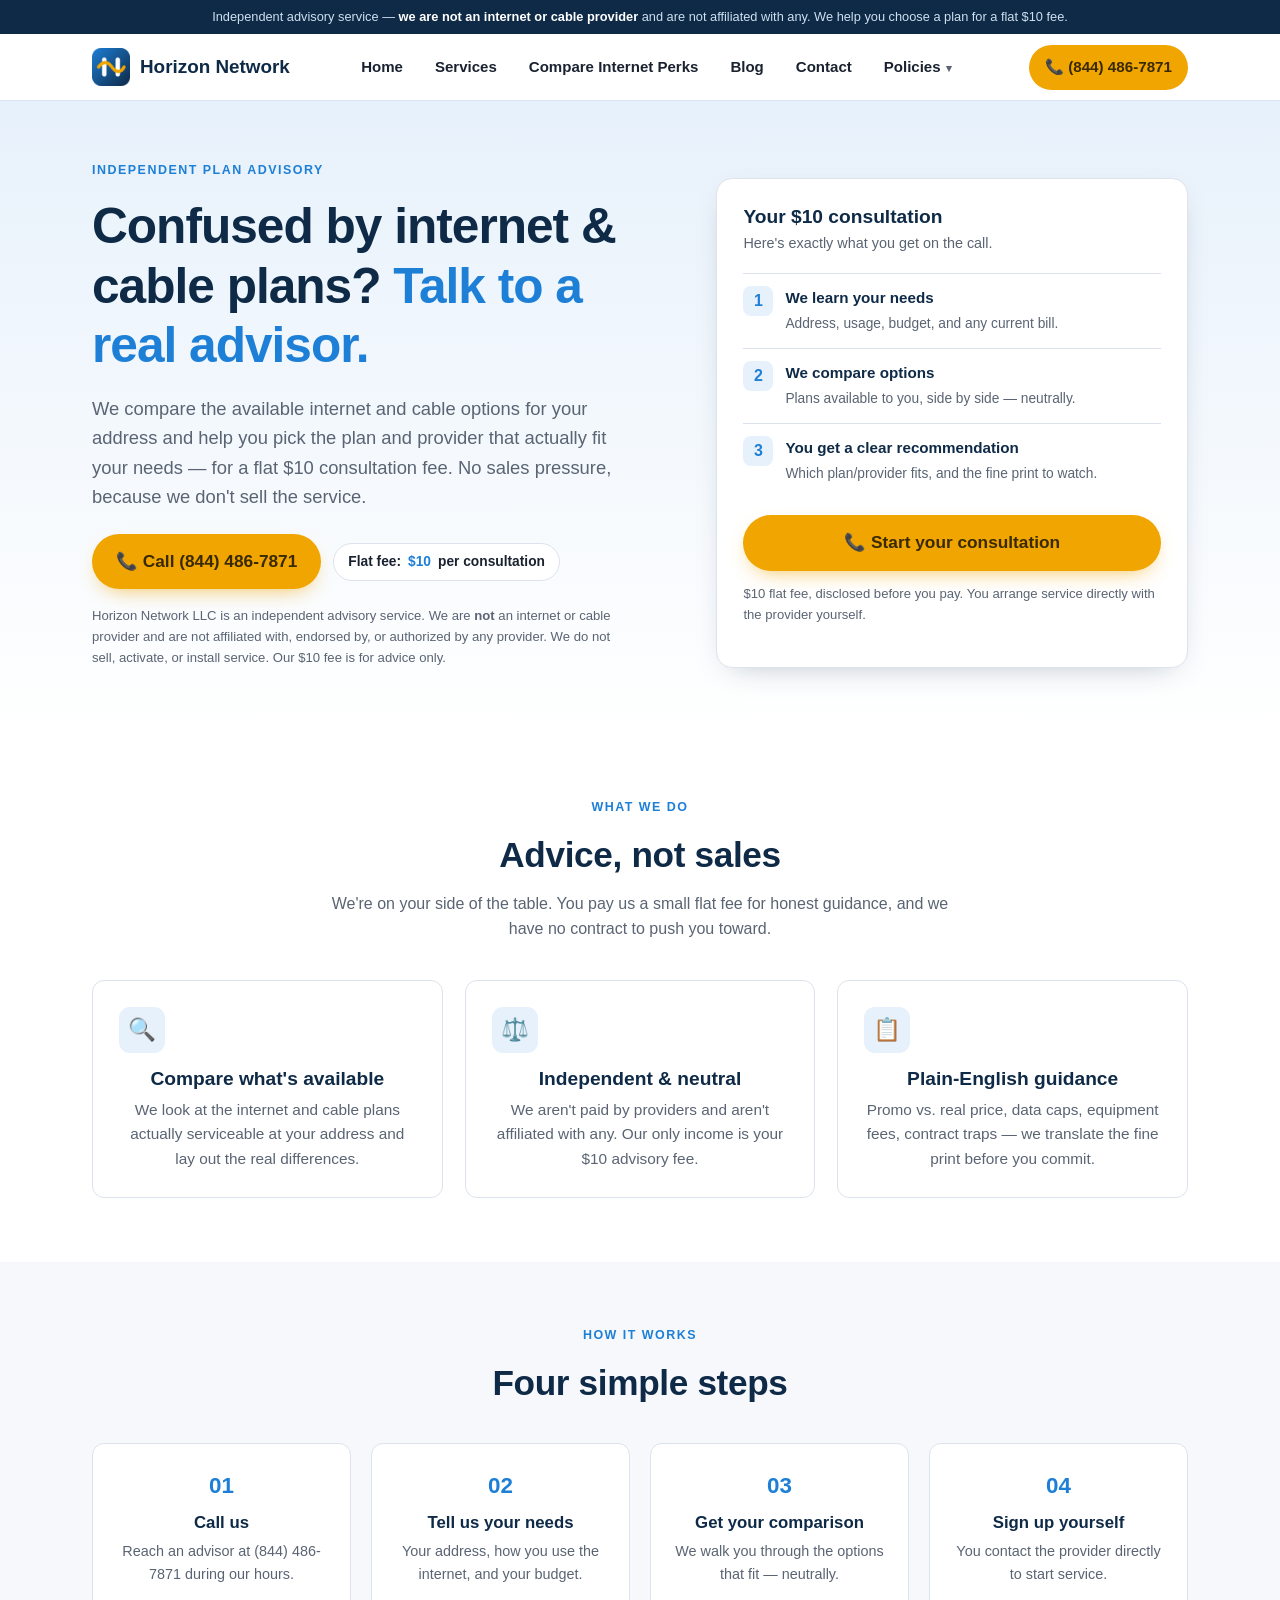
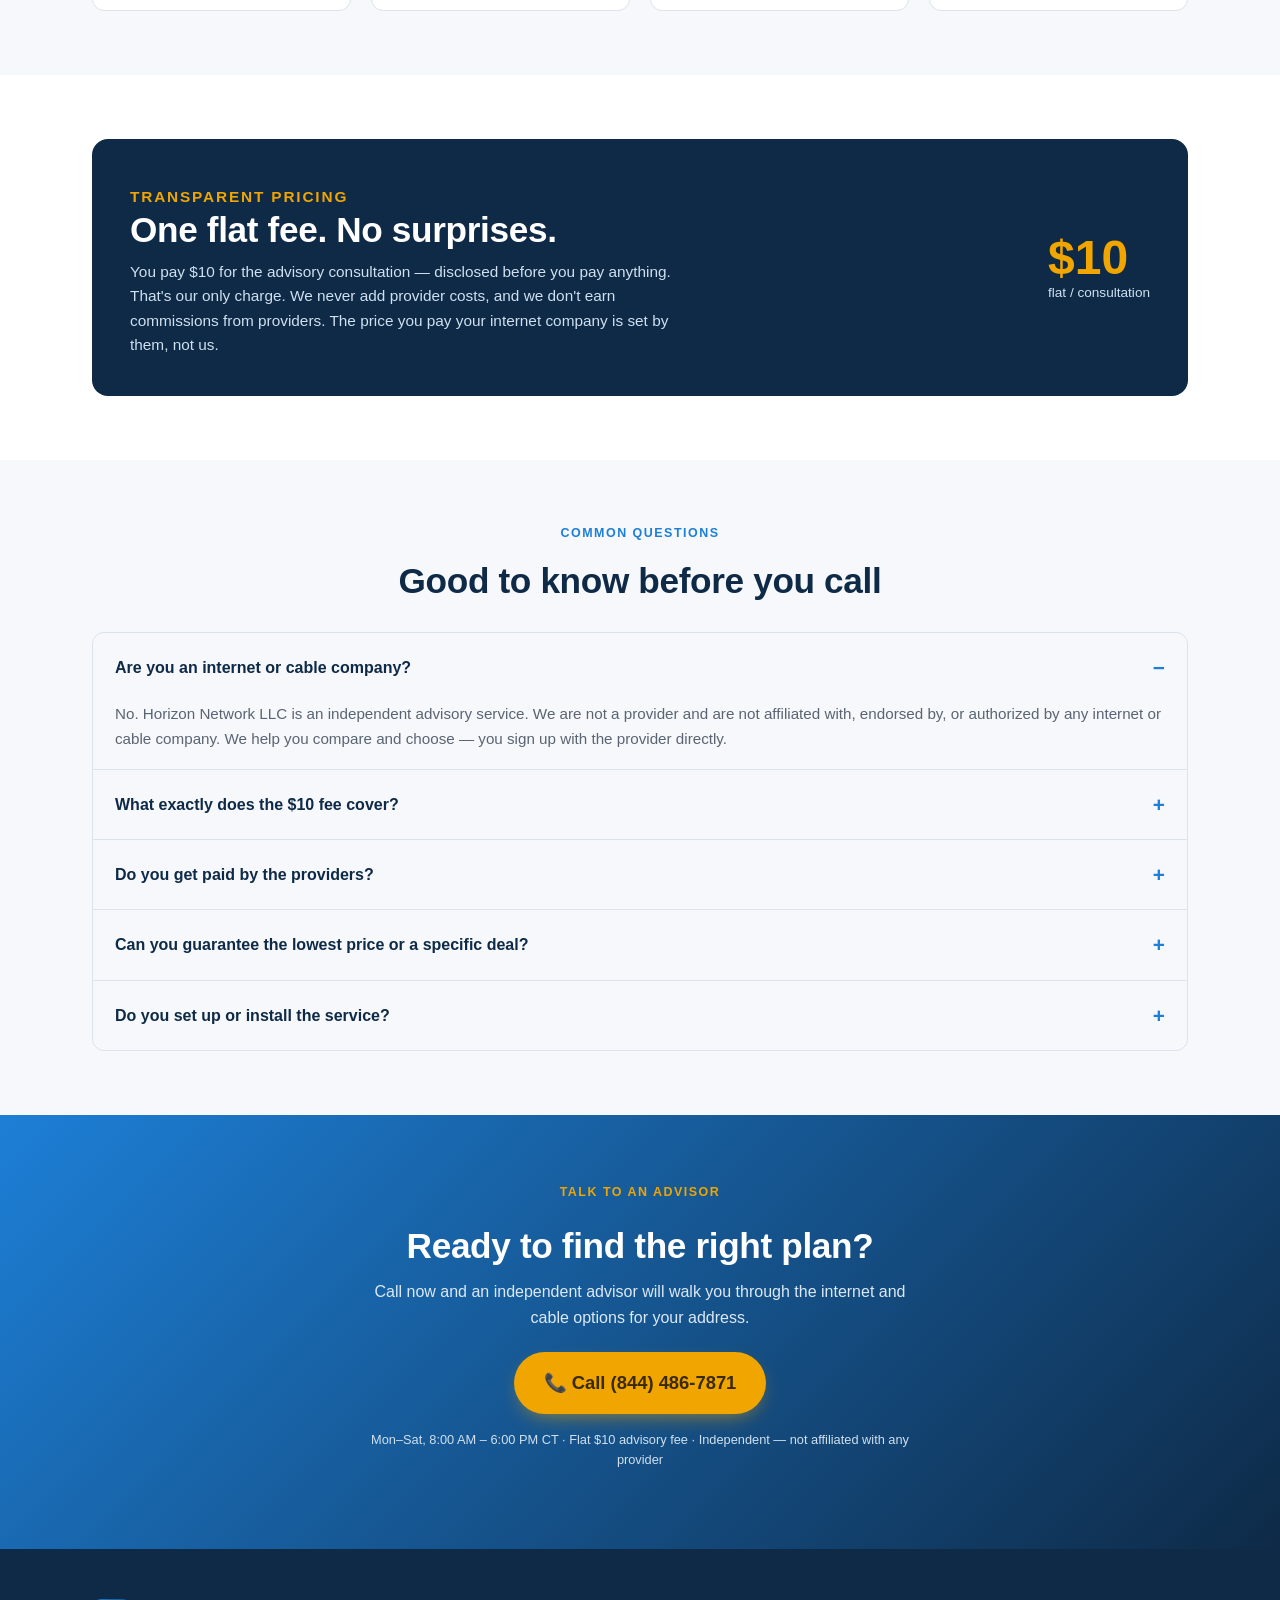
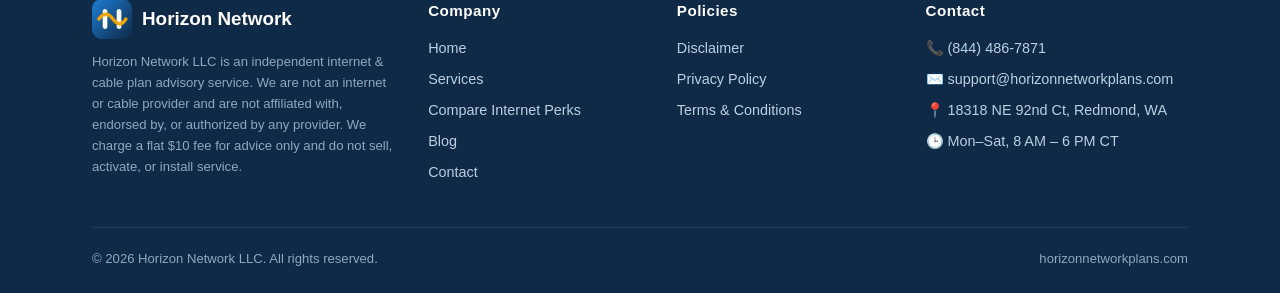
==== commit 800b89e0: "TFN changed" ====
--- a/index.html
+++ b/index.html
@@ -61,7 +61,7 @@
             </ul>
           </li>
         </ul>
-        <a href="tel:+18882411541" class="nav-call">📞 (888) 241-1541</a>
+        <a href="tel:+18444867871" class="nav-call">📞 (844) 486-7871</a>
         <button class="burger" id="burger" aria-label="Menu">☰</button>
       </nav>
     </div>
@@ -77,7 +77,7 @@
           and provider that actually fit your needs — for a flat $10 consultation fee. No sales pressure, because we
           don't sell the service.</p>
         <div class="cta-row">
-          <a href="tel:+18882411541" class="btn btn-call">📞 Call (888) 241-1541</a>
+          <a href="tel:+18444867871" class="btn btn-call">📞 Call (844) 486-7871</a>
           <span class="fee-pill">Flat fee: <b>$10</b> per consultation</span>
         </div>
         <p class="disc-inline">Horizon Network LLC is an independent advisory service. We are <strong>not</strong> an
@@ -97,7 +97,7 @@
           <div><b>You get a clear recommendation</b><span>Which plan/provider fits, and the fine print to watch.</span>
           </div>
         </div>
-        <a href="tel:+18882411541" class="btn btn-call">📞 Start your consultation</a>
+        <a href="tel:+18444867871" class="btn btn-call">📞 Start your consultation</a>
         <p class="disc-inline" style="margin-top:12px">$10 flat fee, disclosed before you pay. You arrange service
           directly with the provider yourself.</p>
       </aside>
@@ -141,7 +141,7 @@
       <div class="steps">
         <div class="stepc">
           <h3>Call us</h3>
-          <p>Reach an advisor at (888) 241-1541 during our hours.</p>
+          <p>Reach an advisor at (844) 486-7871 during our hours.</p>
         </div>
         <div class="stepc">
           <h3>Tell us your needs</h3>
@@ -220,7 +220,7 @@
     <p class="eyebrow" style="color:var(--amber)">Talk to an advisor</p>
     <h2>Ready to find the right plan?</h2>
     <p>Call now and an independent advisor will walk you through the internet and cable options for your address.</p>
-    <a href="tel:+18882411541" class="btn btn-call">📞 Call (888) 241-1541</a>
+    <a href="tel:+18444867871" class="btn btn-call">📞 Call (844) 486-7871</a>
     <p class="micro">Mon–Sat, 8:00 AM – 6:00 PM CT · Flat $10 advisory fee · Independent — not affiliated with any
       provider</p>
   </section>
@@ -257,7 +257,7 @@
         <div>
           <h4>Contact</h4>
           <ul>
-            <li>📞 <a href="tel:+18882411541">(888) 241-1541</a></li>
+            <li>📞 <a href="tel:+18444867871">(844) 486-7871</a></li>
             <li>✉️ <a href="mailto:support@horizonnetworkplans.com ">support@horizonnetworkplans.com </a></li>
             <li>📍 18318 NE 92nd Ct, Redmond, WA</li>
             <li>🕒 Mon–Sat, 8 AM – 6 PM CT</li>
@@ -274,7 +274,7 @@
   <!-- STICKY MOBILE CALL BAR -->
   <div class="callbar">
     <div class="cb-info"><b>Independent plan advisor</b><span>Flat $10 · Mon–Sat 8 AM–6 PM CT</span></div>
-    <a href="tel:+18882411541">📞 Call now</a>
+    <a href="tel:+18444867871">📞 Call now</a>
   </div>
 
   <script>
